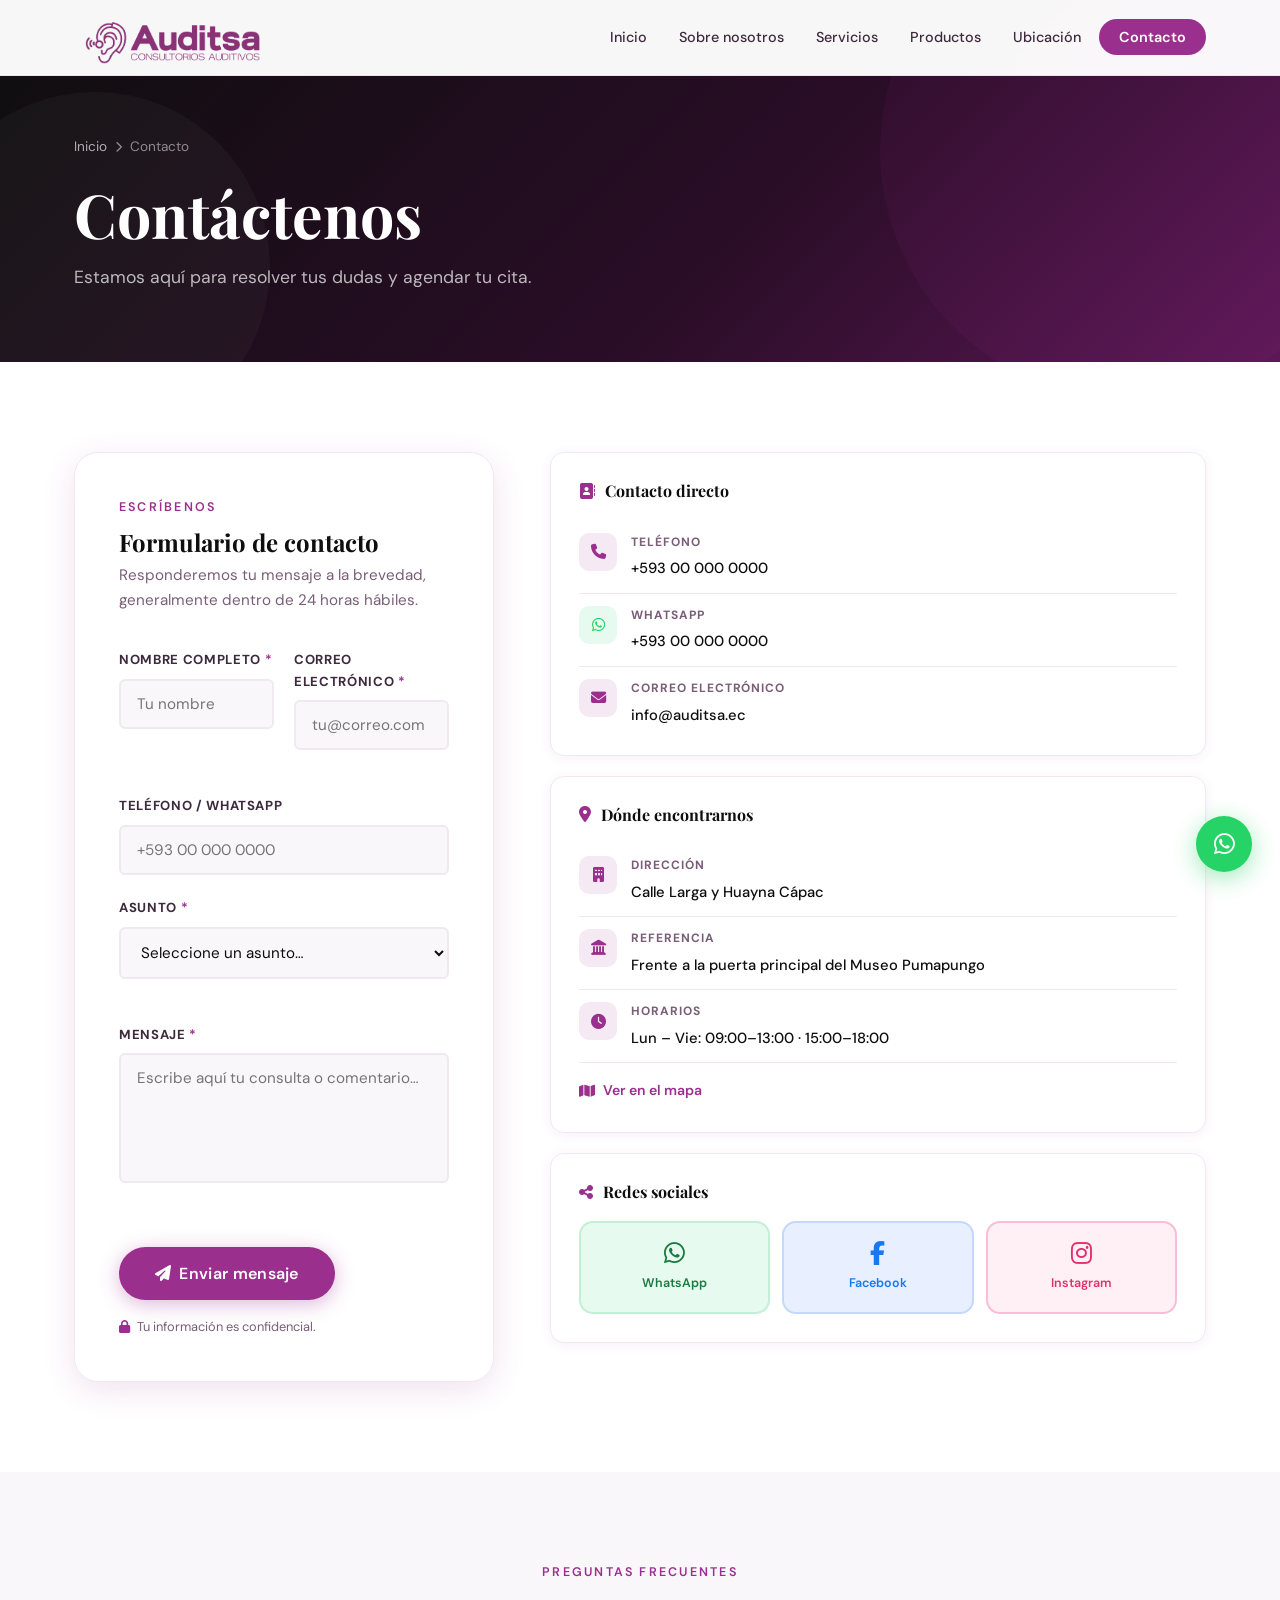
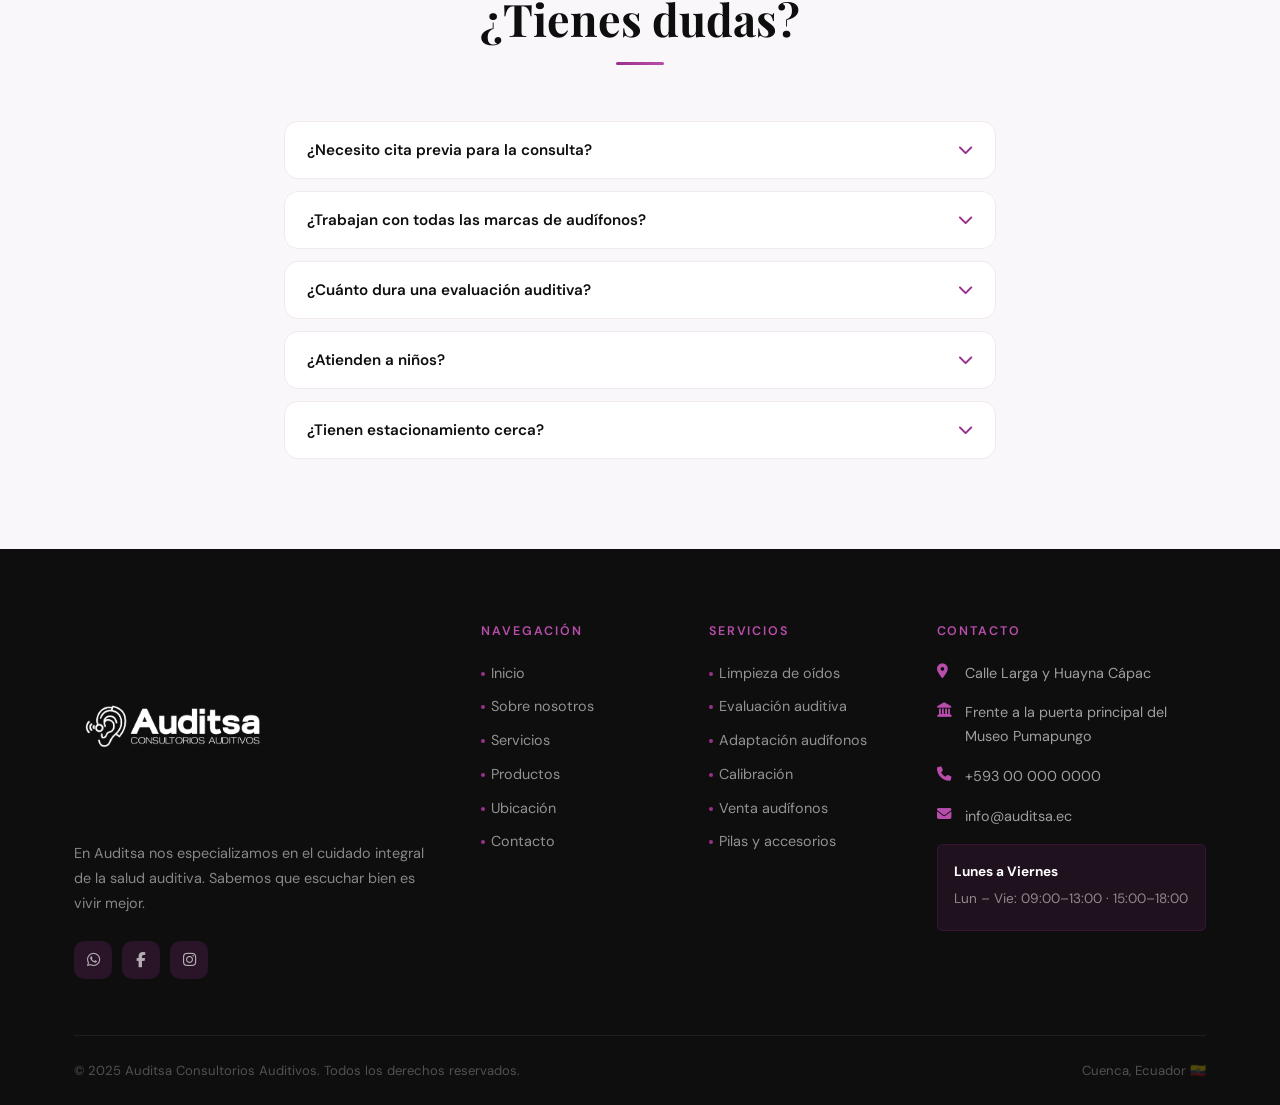
==== contacto.html @ 6b482720 "base del proyecto" ====
<!DOCTYPE html>
<html lang="es">
<head>
  <meta charset="UTF-8" />
  <meta name="viewport" content="width=device-width, initial-scale=1.0" />
  <meta name="description" content="Contacta con Auditsa: formulario, teléfono, WhatsApp, correo y redes sociales. Agenda tu cita en Cuenca, Ecuador." />
  <title>Contacto | Auditsa</title>
  <link rel="stylesheet" href="styles.css" />
  <link rel="stylesheet" href="https://cdnjs.cloudflare.com/ajax/libs/font-awesome/6.5.0/css/all.min.css" />
<style>
.contact-section{padding:90px 0;}
.contact-inner{display:grid;grid-template-columns:420px 1fr;gap:56px;align-items:start;}
.contact-side{display:flex;flex-direction:column;gap:20px;}
.contact-info-card{background:white;border-radius:var(--radius-md);padding:28px;box-shadow:var(--shadow-sm);border:1px solid var(--gray-100);}
.contact-info-card h4{font-size:1rem;margin-bottom:20px;display:flex;align-items:center;gap:10px;}
.contact-info-card h4 i{color:var(--purple);}
.contact-line{display:flex;align-items:flex-start;gap:14px;padding:12px 0;border-bottom:1px solid var(--gray-100);transition:all var(--transition);}
.contact-line:last-child{border-bottom:none;padding-bottom:0;}
a.contact-line:hover{color:var(--purple);}
.contact-line-icon{width:38px;height:38px;border-radius:10px;display:flex;align-items:center;justify-content:center;font-size:.95rem;flex-shrink:0;background:var(--purple-pale);color:var(--purple);transition:all var(--transition);}
a.contact-line:hover .contact-line-icon{background:var(--purple);color:white;}
.contact-line-label{font-size:.75rem;font-weight:700;letter-spacing:.08em;text-transform:uppercase;color:var(--gray-600);margin-bottom:4px;}
.contact-line-value{font-size:.92rem;color:var(--black);font-weight:500;}
.social-grid{display:grid;grid-template-columns:1fr 1fr 1fr;gap:12px;}
.social-btn{display:flex;flex-direction:column;align-items:center;gap:8px;padding:18px 12px;border-radius:var(--radius-md);font-weight:600;font-size:.78rem;transition:all var(--transition);border:2px solid transparent;}
.social-btn i{font-size:1.5rem;}
.social-btn:hover{transform:translateY(-3px);box-shadow:var(--shadow-md);}
.social-wa{background:#e7faf0;color:#1a7a40;border-color:#c3f0d5;}
.social-wa:hover{background:#25D366;color:white;border-color:#25D366;}
.social-fb{background:#e8f0ff;color:#1877f2;border-color:#c4d8fb;}
.social-fb:hover{background:#1877f2;color:white;border-color:#1877f2;}
.social-ig{background:#fff0f6;color:#e1306c;border-color:#fbbcd7;}
.social-ig:hover{background:linear-gradient(135deg,#f09433,#e6683c,#dc2743,#cc2366,#bc1888);color:white;border-color:transparent;}
.contact-form-card{background:white;border-radius:var(--radius-lg);padding:44px;box-shadow:var(--shadow-md);border:1px solid var(--gray-100);}
.form-header{margin-bottom:36px;}
.form-header h3{font-size:1.5rem;margin-bottom:6px;}
.form-header p{color:var(--gray-600);font-size:.95rem;margin:0;}
.form-group{margin-bottom:22px;}
.form-row{display:grid;grid-template-columns:1fr 1fr;gap:20px;}
label{display:block;font-size:.82rem;font-weight:700;letter-spacing:.05em;text-transform:uppercase;color:var(--gray-800);margin-bottom:8px;}
label span{color:var(--purple);}
input,select,textarea{width:100%;padding:13px 16px;border:2px solid var(--gray-100);border-radius:var(--radius-sm);font-family:var(--font-body);font-size:.95rem;color:var(--text-dark);background:var(--off-white);transition:all var(--transition);outline:none;resize:none;}
input:focus,select:focus,textarea:focus{border-color:var(--purple);background:white;box-shadow:0 0 0 4px rgba(155,47,142,.08);}
input.error,textarea.error{border-color:#e53e3e;background:#fff5f5;}
.field-error{font-size:.78rem;color:#e53e3e;margin-top:5px;display:block;min-height:18px;}
textarea{min-height:130px;}
.form-submit{margin-top:32px;display:flex;align-items:center;gap:16px;flex-wrap:wrap;}
.form-submit .btn-primary{padding:16px 36px;font-size:1rem;}
.form-note{font-size:.8rem;color:var(--gray-600);}
.form-note i{color:var(--purple);margin-right:4px;}
.faq-list{display:flex;flex-direction:column;gap:12px;}
.faq-item{background:white;border-radius:var(--radius-md);border:1px solid var(--gray-100);overflow:hidden;}
.faq-question{width:100%;padding:18px 22px;display:flex;align-items:center;justify-content:space-between;font-weight:600;font-size:.95rem;color:var(--black);background:none;text-align:left;cursor:pointer;transition:background var(--transition);}
.faq-question:hover{background:var(--purple-pale);}
.faq-question i{color:var(--purple);transition:transform var(--transition);flex-shrink:0;margin-left:12px;}
.faq-item.open .faq-question i{transform:rotate(180deg);}
.faq-answer{max-height:0;overflow:hidden;transition:max-height .35s ease,padding .35s ease;}
.faq-item.open .faq-answer{max-height:300px;}
.faq-answer-inner{padding:0 22px 18px;font-size:.9rem;color:var(--gray-800);line-height:1.75;}
@media(max-width:960px){.contact-inner{grid-template-columns:1fr;}.contact-side{order:2;}}
@media(max-width:560px){.contact-form-card{padding:28px 22px;}.form-row{grid-template-columns:1fr;}}
</style>
</head>
<body>
  <nav class="navbar" role="navigation" aria-label="Navegación principal">
    <div class="container navbar-inner">
      <a href="index.html" class="navbar-logo" aria-label="Auditsa – Inicio">
        <img data-logo="navbar" src="assets/MORADO_2.png" alt="Auditsa Consultorios Auditivos"  style="width: 200px; height: auto;"/>
      </a>
      <ul class="nav-links" id="navLinks" role="list">
        <li><a href="index.html">Inicio</a></li>
        <li><a href="sobre.html">Sobre nosotros</a></li>
        <li><a href="servicios.html">Servicios</a></li>
        <li><a href="productos.html">Productos</a></li>
        <li><a href="ubicacion.html">Ubicación</a></li>
        <li><a href="contacto.html" class="nav-cta">Contacto</a></li>
      </ul>
      <button class="nav-toggle" id="navToggle" aria-label="Abrir menú"><span></span><span></span><span></span></button>
    </div>
  </nav>

  <section class="page-hero">
    <div class="container">
      <nav class="breadcrumb"><a href="index.html">Inicio</a><i class="fas fa-chevron-right"></i><span>Contacto</span></nav>
      <h1>Contáctenos</h1>
      <p>Estamos aquí para resolver tus dudas y agendar tu cita.</p>
    </div>
  </section>

  <section class="contact-section">
    <div class="container">
      <div class="contact-inner">
        <div class="contact-form-card fade-up">
          <div class="form-header">
            <span class="section-label">Escríbenos</span>
            <h3>Formulario de contacto</h3>
            <p>Responderemos tu mensaje a la brevedad, generalmente dentro de 24 horas hábiles.</p>
          </div>
          <form id="contactForm" novalidate>
            <div class="form-row">
              <div class="form-group"><label for="name">Nombre completo <span>*</span></label><input type="text" id="name" name="name" placeholder="Tu nombre" autocomplete="name" /><span class="field-error" id="nameError"></span></div>
              <div class="form-group"><label for="email">Correo electrónico <span>*</span></label><input type="email" id="email" name="email" placeholder="tu@correo.com" autocomplete="email" /><span class="field-error" id="emailError"></span></div>
            </div>
            <div class="form-group"><label for="phone">Teléfono / WhatsApp</label><input type="tel" id="phone" name="phone" placeholder="+593 00 000 0000" autocomplete="tel" /></div>
            <div class="form-group">
              <label for="subject">Asunto <span>*</span></label>
              <select id="subject" name="subject"><option value="">Seleccione un asunto…</option><option value="cita">Agendar una cita</option><option value="evaluacion">Evaluación auditiva</option><option value="audifonos">Información sobre audífonos</option><option value="limpieza">Limpieza de oídos</option><option value="calibracion">Calibración de audífono</option><option value="productos">Consulta sobre productos</option><option value="otro">Otro</option></select>
              <span class="field-error" id="subjectError"></span>
            </div>
            <div class="form-group"><label for="message">Mensaje <span>*</span></label><textarea id="message" name="message" placeholder="Escribe aquí tu consulta o comentario…"></textarea><span class="field-error" id="messageError"></span></div>
            <div class="form-submit">
              <button type="submit" class="btn btn-primary"><i class="fas fa-paper-plane"></i> Enviar mensaje</button>
              <span class="form-note"><i class="fas fa-lock"></i> Tu información es confidencial.</span>
            </div>
          </form>
        </div>
        <div class="contact-side">
          <div class="contact-info-card fade-up" data-delay="100">
            <h4><i class="fas fa-address-book"></i> Contacto directo</h4>
            <a href="#" data-href="telefono" class="contact-line"><div class="contact-line-icon"><i class="fas fa-phone"></i></div><div><div class="contact-line-label">Teléfono</div><div class="contact-line-value" data-cfg="telefono">+593 00 000 0000</div></div></a>
            <a href="#" data-href="whatsapp" target="_blank" rel="noopener" class="contact-line"><div class="contact-line-icon" style="background:#e7faf0;color:#25D366"><i class="fab fa-whatsapp"></i></div><div><div class="contact-line-label">WhatsApp</div><div class="contact-line-value" data-cfg="whatsapp">+593 00 000 0000</div></div></a>
            <a href="#" data-href="email" class="contact-line"><div class="contact-line-icon"><i class="fas fa-envelope"></i></div><div><div class="contact-line-label">Correo electrónico</div><div class="contact-line-value" data-cfg="email">info@auditsa.ec</div></div></a>
          </div>
          <div class="contact-info-card fade-up" data-delay="180">
            <h4><i class="fas fa-map-marker-alt"></i> Dónde encontrarnos</h4>
            <div class="contact-line"><div class="contact-line-icon"><i class="fas fa-building"></i></div><div><div class="contact-line-label">Dirección</div><div class="contact-line-value" data-cfg="calle">Calle Larga y Huayna Cápac</div></div></div>
            <div class="contact-line"><div class="contact-line-icon"><i class="fas fa-landmark"></i></div><div><div class="contact-line-label">Referencia</div><div class="contact-line-value" data-cfg="referencia">Frente al Museo Pumapungo</div></div></div>
            <div class="contact-line"><div class="contact-line-icon"><i class="fas fa-clock"></i></div><div><div class="contact-line-label">Horarios</div><div class="contact-line-value" data-cfg="horarios">09:00–13:00 · 15:00–18:00</div></div></div>
            <a href="ubicacion.html" style="margin-top:16px;display:inline-flex;align-items:center;gap:8px;color:var(--purple);font-weight:600;font-size:.88rem"><i class="fas fa-map"></i> Ver en el mapa</a>
          </div>
          <div class="contact-info-card fade-up" data-delay="260">
            <h4><i class="fas fa-share-nodes"></i> Redes sociales</h4>
            <div class="social-grid">
              <a href="#" data-href="whatsapp" data-red="whatsapp" target="_blank" rel="noopener" class="social-btn social-wa"><i class="fab fa-whatsapp"></i>WhatsApp</a>
              <a href="#" data-href="facebook" data-red="facebook" target="_blank" rel="noopener" class="social-btn social-fb"><i class="fab fa-facebook-f"></i>Facebook</a>
              <a href="#" data-href="instagram" data-red="instagram" target="_blank" rel="noopener" class="social-btn social-ig"><i class="fab fa-instagram"></i>Instagram</a>
            </div>
          </div>
        </div>
      </div>
    </div>
  </section>

  <section class="section section--gray">
    <div class="container" style="max-width:760px">
      <div class="section-header section-header--center fade-up"><span class="section-label">Preguntas frecuentes</span><h2>¿Tienes dudas?</h2><div class="divider"></div></div>
      <div class="faq-list fade-up" data-delay="100">
        <div class="faq-item"><button class="faq-question" aria-expanded="false">¿Necesito cita previa para la consulta?<i class="fas fa-chevron-down"></i></button><div class="faq-answer"><div class="faq-answer-inner">Sí, recomendamos agendar tu cita con anticipación. Puedes hacerlo por WhatsApp, teléfono o mediante el formulario de esta página.</div></div></div>
        <div class="faq-item"><button class="faq-question" aria-expanded="false">¿Trabajan con todas las marcas de audífonos?<i class="fas fa-chevron-down"></i></button><div class="faq-answer"><div class="faq-answer-inner">Sí. Ofrecemos calibración, limpieza y mantenimiento para audífonos de todas las marcas y modelos, sin importar dónde los hayas adquirido.</div></div></div>
        <div class="faq-item"><button class="faq-question" aria-expanded="false">¿Cuánto dura una evaluación auditiva?<i class="fas fa-chevron-down"></i></button><div class="faq-answer"><div class="faq-answer-inner">Una evaluación auditiva completa dura aproximadamente entre 45 y 60 minutos, incluyendo la anamnesis, pruebas y explicación de resultados.</div></div></div>
        <div class="faq-item"><button class="faq-question" aria-expanded="false">¿Atienden a niños?<i class="fas fa-chevron-down"></i></button><div class="faq-answer"><div class="faq-answer-inner">Sí, atendemos pacientes de todas las edades. Para los más pequeños contamos con protocolos especiales adaptados a su edad y nivel de cooperación.</div></div></div>
        <div class="faq-item"><button class="faq-question" aria-expanded="false">¿Tienen estacionamiento cerca?<i class="fas fa-chevron-down"></i></button><div class="faq-answer"><div class="faq-answer-inner">Existen parqueaderos públicos en las cercanías del Museo Pumapungo y a lo largo de la Calle Larga. También puede llegar en transporte público.</div></div></div>
      </div>
    </div>
  </section>
  <footer class="footer" role="contentinfo">
    <div class="container">
      <div class="footer-grid">
        <div>
          <a href="index.html" style="display:inline-flex;margin-bottom:0">
            <img data-logo="footer" class="footer-logo-img" src="assets/BLANCO_2.png" alt="Auditsa Consultorios Auditivos"  style="width: 200px; height: auto;"/>
          </a>
          <p class="footer-desc">En Auditsa nos especializamos en el cuidado integral de la salud auditiva. Sabemos que escuchar bien es vivir mejor.</p>
          <div class="footer-socials">
            <a href="#" data-href="whatsapp" data-red="whatsapp" class="footer-social-link" aria-label="WhatsApp"><i class="fab fa-whatsapp"></i></a>
            <a href="#" data-href="facebook" data-red="facebook" class="footer-social-link" aria-label="Facebook"><i class="fab fa-facebook-f"></i></a>
            <a href="#" data-href="instagram" data-red="instagram" class="footer-social-link" aria-label="Instagram"><i class="fab fa-instagram"></i></a>
          </div>
        </div>
        <div class="footer-col"><h5>Navegación</h5><ul class="footer-links"><li><a href="index.html">Inicio</a></li><li><a href="sobre.html">Sobre nosotros</a></li><li><a href="servicios.html">Servicios</a></li><li><a href="productos.html">Productos</a></li><li><a href="ubicacion.html">Ubicación</a></li><li><a href="contacto.html">Contacto</a></li></ul></div>
        <div class="footer-col"><h5>Servicios</h5><ul class="footer-links"><li><a href="servicios.html">Limpieza de oídos</a></li><li><a href="servicios.html">Evaluación auditiva</a></li><li><a href="servicios.html">Adaptación audífonos</a></li><li><a href="servicios.html">Calibración</a></li><li><a href="productos.html">Venta audífonos</a></li><li><a href="productos.html">Pilas y accesorios</a></li></ul></div>
        <div class="footer-col">
          <h5>Contacto</h5>
          <div class="footer-contact-item"><i class="fas fa-map-marker-alt"></i><span data-cfg="calle">Calle Larga y Huayna Cápac</span></div>
          <div class="footer-contact-item"><i class="fas fa-landmark"></i><span data-cfg="referencia">Frente al Museo Pumapungo</span></div>
          <div class="footer-contact-item"><i class="fas fa-phone"></i><a href="#" data-href="telefono" style="color:inherit"><span data-cfg="telefono">+593 00 000 0000</span></a></div>
          <div class="footer-contact-item"><i class="fas fa-envelope"></i><a href="#" data-href="email" style="color:inherit"><span data-cfg="email">info@auditsa.ec</span></a></div>
          <div class="footer-hours"><p><strong data-cfg="dias">Lunes a Viernes</strong></p><p data-cfg="horarios">09:00–13:00 · 15:00–18:00</p></div>
        </div>
      </div>
      <div class="footer-bottom"><span data-cfg="copyright">© 2025 Auditsa Consultorios Auditivos. Todos los derechos reservados.</span><span>Cuenca, Ecuador 🇪🇨</span></div>
    </div>
  </footer>
  <a href="#" class="whatsapp-float" aria-label="Contáctanos por WhatsApp"><i class="fab fa-whatsapp"></i></a>
  <script src="script.js"></script>
  <script src="config.js"></script>
<script>
document.querySelectorAll('.faq-question').forEach(btn => {
  btn.addEventListener('click', () => {
    const item = btn.closest('.faq-item');
    const isOpen = item.classList.contains('open');
    document.querySelectorAll('.faq-item').forEach(i => { i.classList.remove('open'); i.querySelector('.faq-question').setAttribute('aria-expanded','false'); });
    if (!isOpen) { item.classList.add('open'); btn.setAttribute('aria-expanded','true'); }
  });
});
</script>
</body>
</html>
---- styles.css ----
/* ============================================
   AUDITSA - Global Stylesheet
   Paleta: Morado #9B2F8E · Blanco · Negro
   ============================================ */

@import url('https://fonts.googleapis.com/css2?family=Playfair+Display:wght@400;600;700&family=DM+Sans:wght@300;400;500;600&display=swap');

/* ---- CSS Variables ---- */
:root {
  --purple:        #9B2F8E;
  --purple-dark:   #7a2070;
  --purple-deeper: #5c1856;
  --purple-light:  #b84dab;
  --purple-pale:   #f5eaf4;
  --purple-pale2:  #ede0ec;
  --black:         #0e0e0e;
  --black-soft:    #1a1a1a;
  --white:         #ffffff;
  --off-white:     #faf7fa;
  --gray-100:      #f0eaf0;
  --gray-200:      #e2d6e2;
  --gray-400:      #b8a0b6;
  --gray-600:      #7a5e78;
  --gray-800:      #3d2a3c;
  --text-dark:     #0e0e0e;
  --text-body:     #3d2a3c;
  --shadow-sm:     0 2px 12px rgba(155,47,142,0.08);
  --shadow-md:     0 8px 32px rgba(155,47,142,0.14);
  --shadow-lg:     0 20px 60px rgba(155,47,142,0.22);
  --radius-sm:     6px;
  --radius-md:     14px;
  --radius-lg:     24px;
  --font-display:  'Playfair Display', Georgia, serif;
  --font-body:     'DM Sans', system-ui, sans-serif;
  --nav-height:    76px;
  --transition:    0.3s cubic-bezier(0.4, 0, 0.2, 1);
}

/* ---- Reset & Base ---- */
*, *::before, *::after { box-sizing: border-box; margin: 0; padding: 0; }
html { scroll-behavior: smooth; font-size: 16px; }
body {
  font-family: var(--font-body);
  color: var(--text-body);
  background: var(--white);
  line-height: 1.65;
  -webkit-font-smoothing: antialiased;
}
img { max-width: 100%; display: block; }
a { color: inherit; text-decoration: none; }
ul { list-style: none; }
button { cursor: pointer; border: none; background: none; font-family: var(--font-body); }

/* ---- Typography ---- */
h1, h2, h3, h4 { font-family: var(--font-display); color: var(--text-dark); line-height: 1.2; }
h1 { font-size: clamp(2.2rem, 5vw, 3.8rem); }
h2 { font-size: clamp(1.8rem, 3.5vw, 2.8rem); }
h3 { font-size: clamp(1.2rem, 2vw, 1.6rem); }
h4 { font-size: 1.1rem; }
p { margin-bottom: 1rem; }
p:last-child { margin-bottom: 0; }

/* ---- Utility ---- */
.container { max-width: 1180px; margin: 0 auto; padding: 0 24px; }
.section { padding: 90px 0; }
.section--gray { background: var(--off-white); }
.section--dark { background: var(--black); color: var(--white); }
.section--dark h2, .section--dark h3 { color: var(--white); }

.section-label {
  font-size: 0.78rem;
  font-weight: 600;
  letter-spacing: 0.18em;
  text-transform: uppercase;
  color: var(--purple);
  margin-bottom: 10px;
  display: block;
}
.section--dark .section-label { color: var(--purple-light); }

.section-header { margin-bottom: 56px; }
.section-header--center { text-align: center; }
.section-header p { color: var(--gray-600); font-size: 1.05rem; margin-top: 14px; max-width: 580px; }
.section-header--center p { margin-left: auto; margin-right: auto; }

.divider {
  width: 48px; height: 3px;
  background: linear-gradient(90deg, var(--purple), var(--purple-light));
  border-radius: 2px;
  margin: 16px 0 0;
}
.section-header--center .divider { margin: 16px auto 0; }

/* ---- Buttons ---- */
.btn {
  display: inline-flex;
  align-items: center;
  gap: 8px;
  padding: 14px 30px;
  border-radius: 50px;
  font-weight: 600;
  font-size: 0.95rem;
  transition: all var(--transition);
  letter-spacing: 0.02em;
  white-space: nowrap;
}
.btn-primary { background: var(--purple); color: var(--white); box-shadow: 0 4px 20px rgba(155,47,142,0.35); }
.btn-primary:hover { background: var(--purple-dark); transform: translateY(-2px); box-shadow: 0 8px 28px rgba(155,47,142,0.45); }
.btn-outline { background: transparent; color: var(--white); border: 2px solid rgba(255,255,255,0.55); }
.btn-outline:hover { background: rgba(255,255,255,0.1); border-color: var(--white); transform: translateY(-2px); }
.btn-white { background: var(--white); color: var(--purple); box-shadow: 0 4px 20px rgba(0,0,0,0.15); }
.btn-white:hover { background: var(--purple-pale); transform: translateY(-2px); }

/* ---- Navigation ---- */
.navbar {
  position: fixed;
  top: 0; left: 0; right: 0;
  z-index: 1000;
  height: var(--nav-height);
  background: rgba(255,255,255,0.97);
  backdrop-filter: blur(12px);
  -webkit-backdrop-filter: blur(12px);
  border-bottom: 1px solid rgba(155,47,142,0.1);
  transition: box-shadow var(--transition);
}
.navbar.scrolled { box-shadow: var(--shadow-md); }
.navbar-inner { display: flex; align-items: center; justify-content: space-between; height: 100%; }
.navbar-logo { display: flex; align-items: center; text-decoration: none; }
.navbar-logo img { height: 48px; width: auto; object-fit: contain; }

.nav-links { display: flex; align-items: center; gap: 4px; }
.nav-links a {
  padding: 8px 14px;
  border-radius: 8px;
  font-size: 0.9rem;
  font-weight: 500;
  color: var(--gray-800);
  transition: all var(--transition);
}
.nav-links a:hover { color: var(--purple); background: var(--purple-pale); }
.nav-links a.active { color: var(--purple); font-weight: 600; }
.nav-cta { background: var(--purple) !important; color: var(--white) !important; padding: 9px 20px !important; border-radius: 50px !important; }
.nav-cta:hover { background: var(--purple-dark) !important; }

.nav-toggle { display: none; flex-direction: column; gap: 5px; padding: 8px; border-radius: 8px; transition: background var(--transition); }
.nav-toggle:hover { background: var(--gray-100); }
.nav-toggle span { width: 22px; height: 2px; background: var(--black); border-radius: 2px; transition: all var(--transition); display: block; }
.nav-toggle.open span:nth-child(1) { transform: translateY(7px) rotate(45deg); }
.nav-toggle.open span:nth-child(2) { opacity: 0; }
.nav-toggle.open span:nth-child(3) { transform: translateY(-7px) rotate(-45deg); }

/* ---- Page Hero ---- */
.page-hero {
  padding: calc(var(--nav-height) + 60px) 0 70px;
  background: linear-gradient(135deg, var(--black) 0%, #2a0d27 60%, var(--purple-deeper) 100%);
  position: relative;
  overflow: hidden;
}
.page-hero::before {
  content: '';
  position: absolute; top: -100px; right: -100px;
  width: 500px; height: 500px; border-radius: 50%;
  background: rgba(155,47,142,0.08);
}
.page-hero::after {
  content: '';
  position: absolute; bottom: -80px; left: -80px;
  width: 350px; height: 350px; border-radius: 50%;
  background: rgba(255,255,255,0.03);
}
.page-hero .container { position: relative; z-index: 2; }
.page-hero h1 { color: var(--white); }
.page-hero p { color: rgba(255,255,255,0.7); font-size: 1.1rem; margin-top: 12px; }
.breadcrumb { display: flex; align-items: center; gap: 8px; font-size: 0.85rem; color: rgba(255,255,255,0.5); margin-bottom: 20px; }
.breadcrumb a { color: rgba(255,255,255,0.65); transition: color var(--transition); }
.breadcrumb a:hover { color: var(--white); }
.breadcrumb i { font-size: 0.7rem; }

/* ---- Cards ---- */
.card { background: var(--white); border-radius: var(--radius-md); box-shadow: var(--shadow-sm); overflow: hidden; transition: all var(--transition); }
.card:hover { transform: translateY(-4px); box-shadow: var(--shadow-md); }

/* ---- Footer ---- */
.footer { background: var(--black); color: rgba(255,255,255,0.7); padding: 72px 0 0; }
.footer-grid {
  display: grid;
  grid-template-columns: 2fr 1fr 1fr 1.5fr;
  gap: 48px;
  padding-bottom: 56px;
  border-bottom: 1px solid rgba(255,255,255,0.07);
}
.footer-logo-img { height: 44px; width: auto; object-fit: contain; margin-bottom: 20px; }
.footer-desc { font-size: 0.9rem; line-height: 1.75; margin-bottom: 24px; color: rgba(255,255,255,0.5); }
.footer-socials { display: flex; gap: 10px; }
.footer-social-link {
  width: 38px; height: 38px; border-radius: 10px;
  background: rgba(155,47,142,0.2);
  display: flex; align-items: center; justify-content: center;
  color: rgba(255,255,255,0.65);
  font-size: 0.95rem;
  transition: all var(--transition);
}
.footer-social-link:hover { background: var(--purple); color: white; transform: translateY(-2px); }
.footer-col h5 {
  font-size: 0.78rem; font-weight: 600; letter-spacing: 0.15em;
  text-transform: uppercase; color: var(--purple-light); margin-bottom: 20px;
}
.footer-links { display: flex; flex-direction: column; gap: 10px; }
.footer-links a {
  font-size: 0.9rem; color: rgba(255,255,255,0.55);
  transition: color var(--transition);
  display: flex; align-items: center; gap: 6px;
}
.footer-links a::before {
  content: ''; width: 4px; height: 4px; border-radius: 50%;
  background: var(--purple); flex-shrink: 0;
}
.footer-links a:hover { color: white; }
.footer-contact-item {
  display: flex; align-items: flex-start; gap: 12px;
  margin-bottom: 16px; font-size: 0.9rem; color: rgba(255,255,255,0.6);
}
.footer-contact-item i { color: var(--purple-light); width: 16px; margin-top: 2px; flex-shrink: 0; }
.footer-hours {
  background: rgba(155,47,142,0.12);
  border-radius: var(--radius-sm); padding: 16px; margin-top: 16px;
  font-size: 0.85rem; border: 1px solid rgba(155,47,142,0.2);
}
.footer-hours p { margin-bottom: 4px; color: rgba(255,255,255,0.5); }
.footer-hours strong { color: white; }
.footer-bottom {
  padding: 24px 0; display: flex; align-items: center;
  justify-content: space-between; font-size: 0.82rem; color: rgba(255,255,255,0.28);
}

/* ---- WhatsApp Float ---- */
.whatsapp-float {
  position: fixed; bottom: 28px; right: 28px; z-index: 999;
  width: 56px; height: 56px; background: #25D366; border-radius: 50%;
  display: flex; align-items: center; justify-content: center;
  color: white; font-size: 1.5rem;
  box-shadow: 0 6px 24px rgba(37,211,102,0.45);
  transition: all var(--transition);
  animation: pulse-green 2.5s infinite;
}
.whatsapp-float:hover { transform: scale(1.1); }
@keyframes pulse-green {
  0%, 100% { box-shadow: 0 6px 24px rgba(37,211,102,0.45); }
  50% { box-shadow: 0 6px 36px rgba(37,211,102,0.65), 0 0 0 8px rgba(37,211,102,0.12); }
}

/* ---- Responsive ---- */
@media (max-width: 1024px) { .footer-grid { grid-template-columns: 1fr 1fr; gap: 40px; } }
@media (max-width: 768px) {
  :root { --nav-height: 68px; }
  .section { padding: 70px 0; }
  .nav-links {
    display: none; position: fixed;
    top: var(--nav-height); left: 0; right: 0;
    background: white; flex-direction: column;
    padding: 20px 24px 28px; gap: 4px;
    border-bottom: 1px solid var(--gray-100);
    box-shadow: var(--shadow-md); align-items: flex-start;
  }
  .nav-links.open { display: flex; }
  .nav-links a { width: 100%; padding: 12px 16px; }
  .nav-cta { margin-top: 8px; }
  .nav-toggle { display: flex; }
  .footer-grid { grid-template-columns: 1fr; gap: 32px; }
  .footer-bottom { flex-direction: column; gap: 8px; text-align: center; }
  .footer { padding-top: 56px; }
}
@media (max-width: 480px) { .container { padding: 0 18px; } h1 { font-size: 2rem; } }

/* ---- Animations ---- */
.fade-up { opacity: 0; transform: translateY(30px); transition: opacity 0.6s ease, transform 0.6s ease; }
.fade-up.visible { opacity: 1; transform: none; }
.fade-in { opacity: 0; transition: opacity 0.6s ease; }
.fade-in.visible { opacity: 1; }
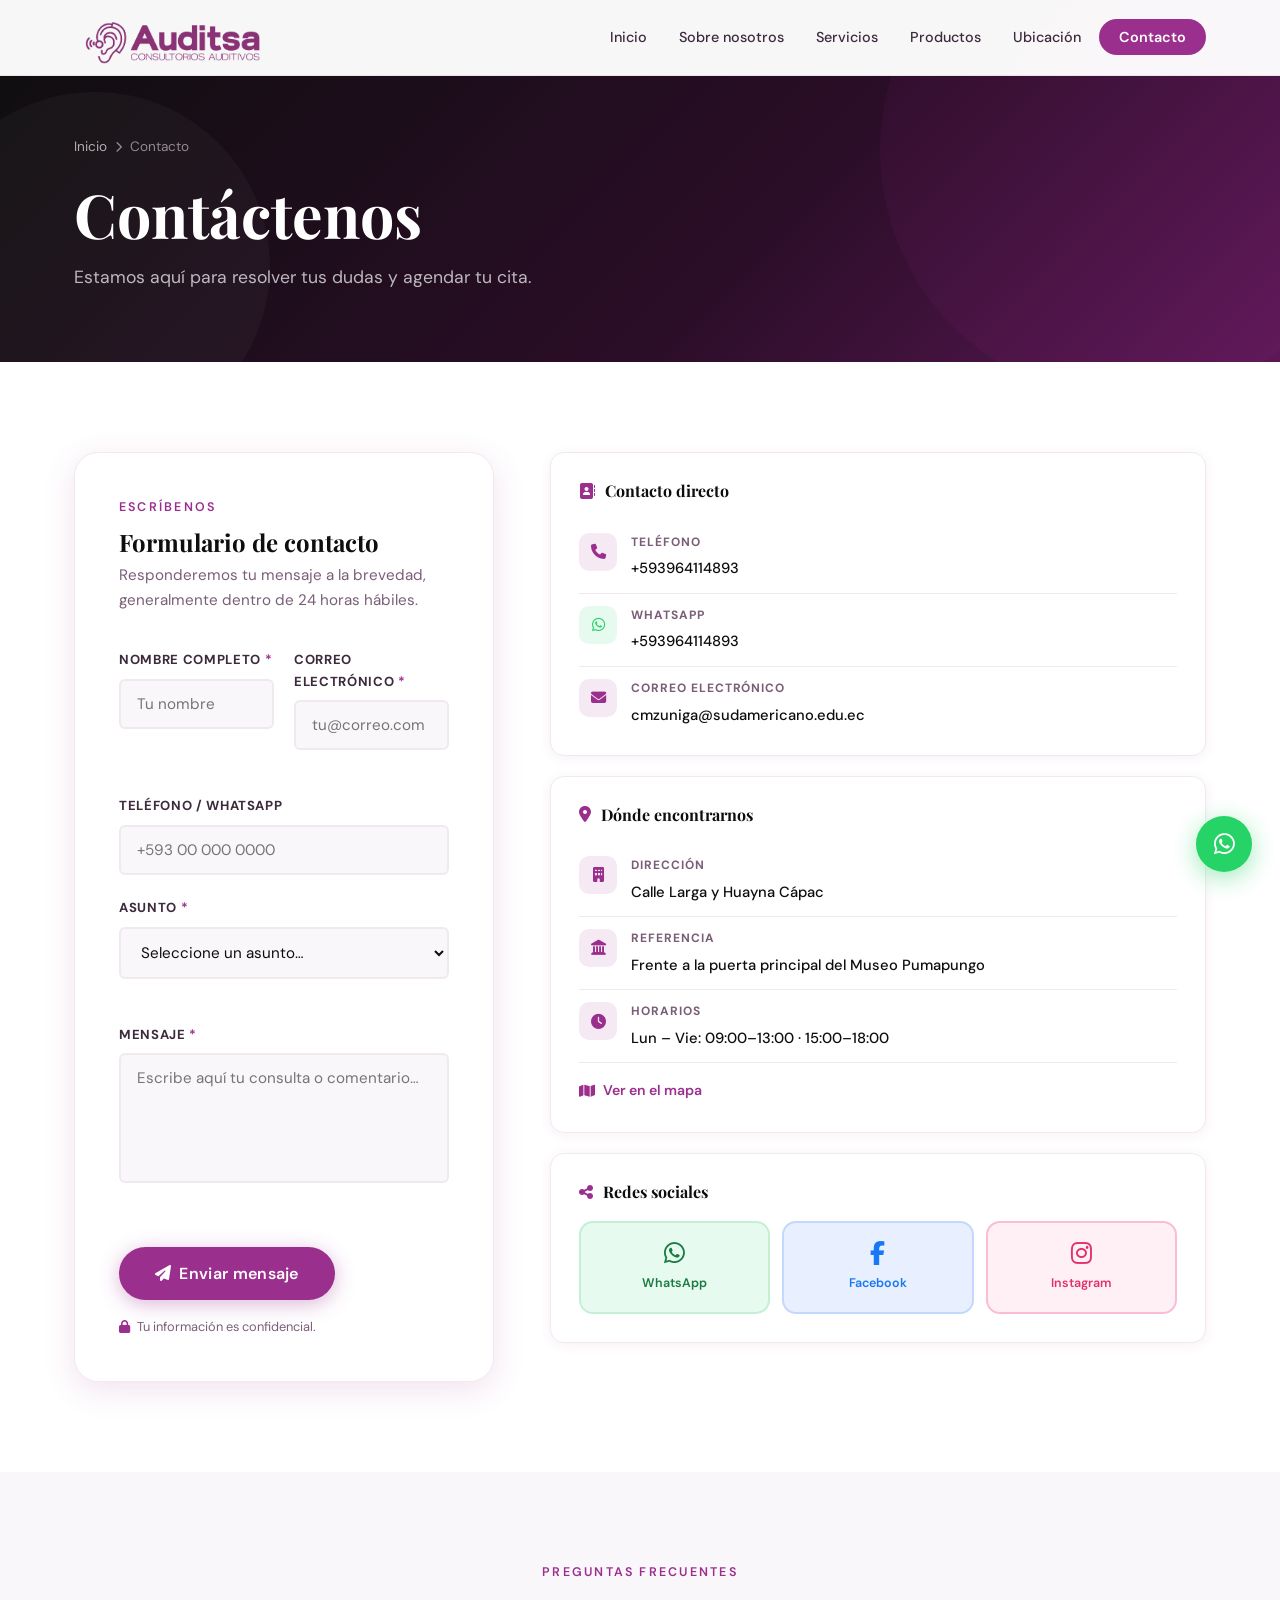
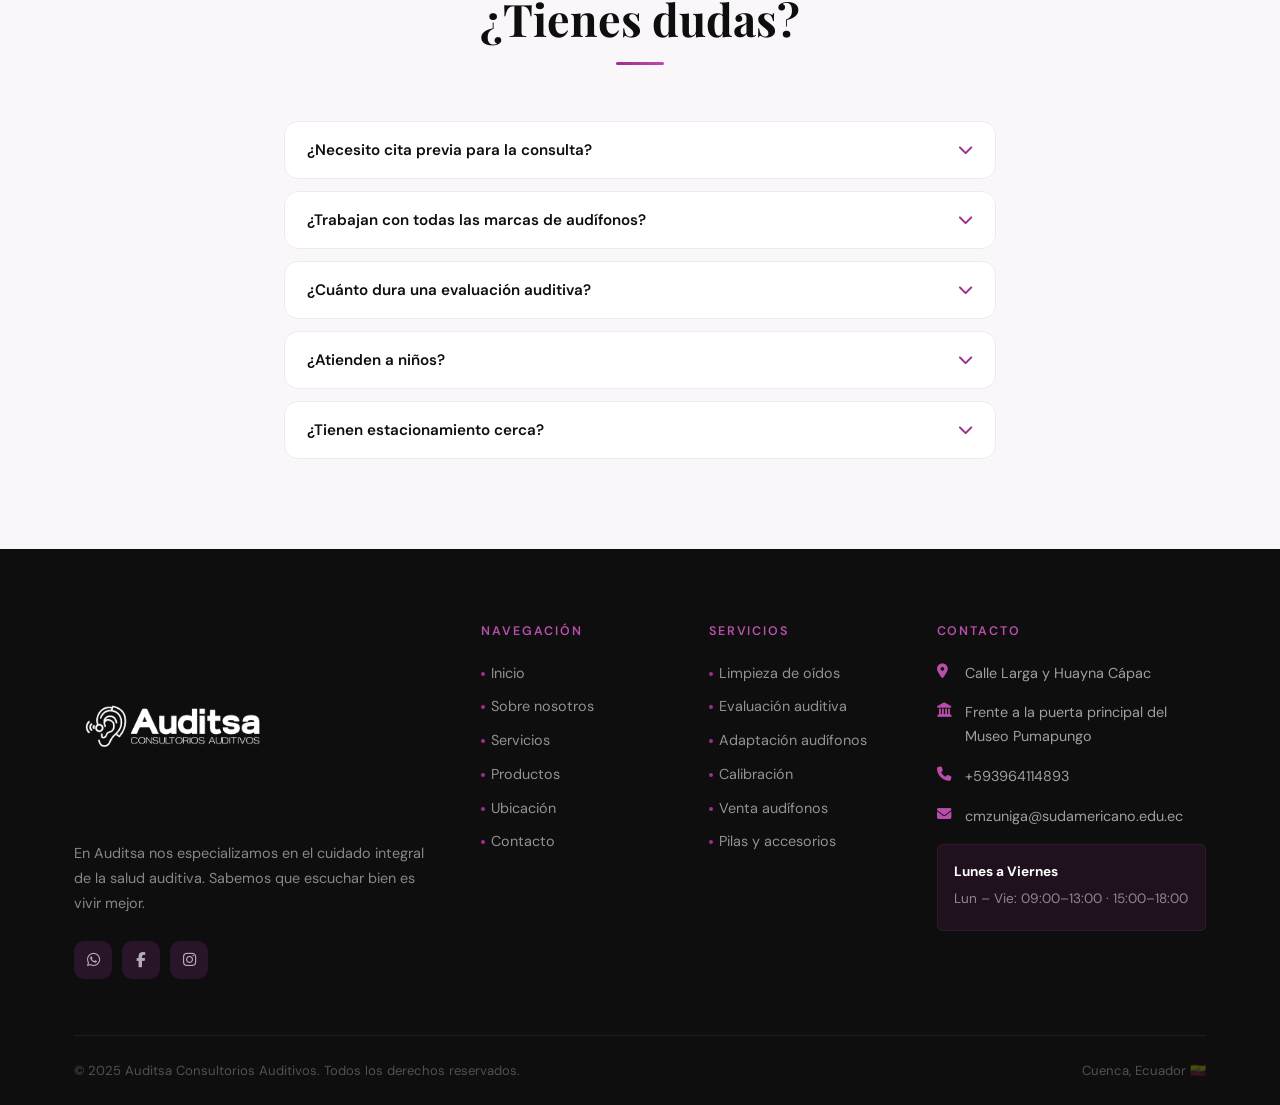
==== commit edb7029d: "informacion de contacto" ====
--- a/contacto.html
+++ b/contacto.html
@@ -1,71 +1,368 @@
 <!DOCTYPE html>
 <html lang="es">
+
 <head>
   <meta charset="UTF-8" />
   <meta name="viewport" content="width=device-width, initial-scale=1.0" />
-  <meta name="description" content="Contacta con Auditsa: formulario, teléfono, WhatsApp, correo y redes sociales. Agenda tu cita en Cuenca, Ecuador." />
+  <meta name="description"
+    content="Contacta con Auditsa: formulario, teléfono, WhatsApp, correo y redes sociales. Agenda tu cita en Cuenca, Ecuador." />
   <title>Contacto | Auditsa</title>
   <link rel="stylesheet" href="styles.css" />
   <link rel="stylesheet" href="https://cdnjs.cloudflare.com/ajax/libs/font-awesome/6.5.0/css/all.min.css" />
-<style>
-.contact-section{padding:90px 0;}
-.contact-inner{display:grid;grid-template-columns:420px 1fr;gap:56px;align-items:start;}
-.contact-side{display:flex;flex-direction:column;gap:20px;}
-.contact-info-card{background:white;border-radius:var(--radius-md);padding:28px;box-shadow:var(--shadow-sm);border:1px solid var(--gray-100);}
-.contact-info-card h4{font-size:1rem;margin-bottom:20px;display:flex;align-items:center;gap:10px;}
-.contact-info-card h4 i{color:var(--purple);}
-.contact-line{display:flex;align-items:flex-start;gap:14px;padding:12px 0;border-bottom:1px solid var(--gray-100);transition:all var(--transition);}
-.contact-line:last-child{border-bottom:none;padding-bottom:0;}
-a.contact-line:hover{color:var(--purple);}
-.contact-line-icon{width:38px;height:38px;border-radius:10px;display:flex;align-items:center;justify-content:center;font-size:.95rem;flex-shrink:0;background:var(--purple-pale);color:var(--purple);transition:all var(--transition);}
-a.contact-line:hover .contact-line-icon{background:var(--purple);color:white;}
-.contact-line-label{font-size:.75rem;font-weight:700;letter-spacing:.08em;text-transform:uppercase;color:var(--gray-600);margin-bottom:4px;}
-.contact-line-value{font-size:.92rem;color:var(--black);font-weight:500;}
-.social-grid{display:grid;grid-template-columns:1fr 1fr 1fr;gap:12px;}
-.social-btn{display:flex;flex-direction:column;align-items:center;gap:8px;padding:18px 12px;border-radius:var(--radius-md);font-weight:600;font-size:.78rem;transition:all var(--transition);border:2px solid transparent;}
-.social-btn i{font-size:1.5rem;}
-.social-btn:hover{transform:translateY(-3px);box-shadow:var(--shadow-md);}
-.social-wa{background:#e7faf0;color:#1a7a40;border-color:#c3f0d5;}
-.social-wa:hover{background:#25D366;color:white;border-color:#25D366;}
-.social-fb{background:#e8f0ff;color:#1877f2;border-color:#c4d8fb;}
-.social-fb:hover{background:#1877f2;color:white;border-color:#1877f2;}
-.social-ig{background:#fff0f6;color:#e1306c;border-color:#fbbcd7;}
-.social-ig:hover{background:linear-gradient(135deg,#f09433,#e6683c,#dc2743,#cc2366,#bc1888);color:white;border-color:transparent;}
-.contact-form-card{background:white;border-radius:var(--radius-lg);padding:44px;box-shadow:var(--shadow-md);border:1px solid var(--gray-100);}
-.form-header{margin-bottom:36px;}
-.form-header h3{font-size:1.5rem;margin-bottom:6px;}
-.form-header p{color:var(--gray-600);font-size:.95rem;margin:0;}
-.form-group{margin-bottom:22px;}
-.form-row{display:grid;grid-template-columns:1fr 1fr;gap:20px;}
-label{display:block;font-size:.82rem;font-weight:700;letter-spacing:.05em;text-transform:uppercase;color:var(--gray-800);margin-bottom:8px;}
-label span{color:var(--purple);}
-input,select,textarea{width:100%;padding:13px 16px;border:2px solid var(--gray-100);border-radius:var(--radius-sm);font-family:var(--font-body);font-size:.95rem;color:var(--text-dark);background:var(--off-white);transition:all var(--transition);outline:none;resize:none;}
-input:focus,select:focus,textarea:focus{border-color:var(--purple);background:white;box-shadow:0 0 0 4px rgba(155,47,142,.08);}
-input.error,textarea.error{border-color:#e53e3e;background:#fff5f5;}
-.field-error{font-size:.78rem;color:#e53e3e;margin-top:5px;display:block;min-height:18px;}
-textarea{min-height:130px;}
-.form-submit{margin-top:32px;display:flex;align-items:center;gap:16px;flex-wrap:wrap;}
-.form-submit .btn-primary{padding:16px 36px;font-size:1rem;}
-.form-note{font-size:.8rem;color:var(--gray-600);}
-.form-note i{color:var(--purple);margin-right:4px;}
-.faq-list{display:flex;flex-direction:column;gap:12px;}
-.faq-item{background:white;border-radius:var(--radius-md);border:1px solid var(--gray-100);overflow:hidden;}
-.faq-question{width:100%;padding:18px 22px;display:flex;align-items:center;justify-content:space-between;font-weight:600;font-size:.95rem;color:var(--black);background:none;text-align:left;cursor:pointer;transition:background var(--transition);}
-.faq-question:hover{background:var(--purple-pale);}
-.faq-question i{color:var(--purple);transition:transform var(--transition);flex-shrink:0;margin-left:12px;}
-.faq-item.open .faq-question i{transform:rotate(180deg);}
-.faq-answer{max-height:0;overflow:hidden;transition:max-height .35s ease,padding .35s ease;}
-.faq-item.open .faq-answer{max-height:300px;}
-.faq-answer-inner{padding:0 22px 18px;font-size:.9rem;color:var(--gray-800);line-height:1.75;}
-@media(max-width:960px){.contact-inner{grid-template-columns:1fr;}.contact-side{order:2;}}
-@media(max-width:560px){.contact-form-card{padding:28px 22px;}.form-row{grid-template-columns:1fr;}}
-</style>
+  <style>
+    .contact-section {
+      padding: 90px 0;
+    }
+
+    .contact-inner {
+      display: grid;
+      grid-template-columns: 420px 1fr;
+      gap: 56px;
+      align-items: start;
+    }
+
+    .contact-side {
+      display: flex;
+      flex-direction: column;
+      gap: 20px;
+    }
+
+    .contact-info-card {
+      background: white;
+      border-radius: var(--radius-md);
+      padding: 28px;
+      box-shadow: var(--shadow-sm);
+      border: 1px solid var(--gray-100);
+    }
+
+    .contact-info-card h4 {
+      font-size: 1rem;
+      margin-bottom: 20px;
+      display: flex;
+      align-items: center;
+      gap: 10px;
+    }
+
+    .contact-info-card h4 i {
+      color: var(--purple);
+    }
+
+    .contact-line {
+      display: flex;
+      align-items: flex-start;
+      gap: 14px;
+      padding: 12px 0;
+      border-bottom: 1px solid var(--gray-100);
+      transition: all var(--transition);
+    }
+
+    .contact-line:last-child {
+      border-bottom: none;
+      padding-bottom: 0;
+    }
+
+    a.contact-line:hover {
+      color: var(--purple);
+    }
+
+    .contact-line-icon {
+      width: 38px;
+      height: 38px;
+      border-radius: 10px;
+      display: flex;
+      align-items: center;
+      justify-content: center;
+      font-size: .95rem;
+      flex-shrink: 0;
+      background: var(--purple-pale);
+      color: var(--purple);
+      transition: all var(--transition);
+    }
+
+    a.contact-line:hover .contact-line-icon {
+      background: var(--purple);
+      color: white;
+    }
+
+    .contact-line-label {
+      font-size: .75rem;
+      font-weight: 700;
+      letter-spacing: .08em;
+      text-transform: uppercase;
+      color: var(--gray-600);
+      margin-bottom: 4px;
+    }
+
+    .contact-line-value {
+      font-size: .92rem;
+      color: var(--black);
+      font-weight: 500;
+    }
+
+    .social-grid {
+      display: grid;
+      grid-template-columns: 1fr 1fr 1fr;
+      gap: 12px;
+    }
+
+    .social-btn {
+      display: flex;
+      flex-direction: column;
+      align-items: center;
+      gap: 8px;
+      padding: 18px 12px;
+      border-radius: var(--radius-md);
+      font-weight: 600;
+      font-size: .78rem;
+      transition: all var(--transition);
+      border: 2px solid transparent;
+    }
+
+    .social-btn i {
+      font-size: 1.5rem;
+    }
+
+    .social-btn:hover {
+      transform: translateY(-3px);
+      box-shadow: var(--shadow-md);
+    }
+
+    .social-wa {
+      background: #e7faf0;
+      color: #1a7a40;
+      border-color: #c3f0d5;
+    }
+
+    .social-wa:hover {
+      background: #25D366;
+      color: white;
+      border-color: #25D366;
+    }
+
+    .social-fb {
+      background: #e8f0ff;
+      color: #1877f2;
+      border-color: #c4d8fb;
+    }
+
+    .social-fb:hover {
+      background: #1877f2;
+      color: white;
+      border-color: #1877f2;
+    }
+
+    .social-ig {
+      background: #fff0f6;
+      color: #e1306c;
+      border-color: #fbbcd7;
+    }
+
+    .social-ig:hover {
+      background: linear-gradient(135deg, #f09433, #e6683c, #dc2743, #cc2366, #bc1888);
+      color: white;
+      border-color: transparent;
+    }
+
+    .contact-form-card {
+      background: white;
+      border-radius: var(--radius-lg);
+      padding: 44px;
+      box-shadow: var(--shadow-md);
+      border: 1px solid var(--gray-100);
+    }
+
+    .form-header {
+      margin-bottom: 36px;
+    }
+
+    .form-header h3 {
+      font-size: 1.5rem;
+      margin-bottom: 6px;
+    }
+
+    .form-header p {
+      color: var(--gray-600);
+      font-size: .95rem;
+      margin: 0;
+    }
+
+    .form-group {
+      margin-bottom: 22px;
+    }
+
+    .form-row {
+      display: grid;
+      grid-template-columns: 1fr 1fr;
+      gap: 20px;
+    }
+
+    label {
+      display: block;
+      font-size: .82rem;
+      font-weight: 700;
+      letter-spacing: .05em;
+      text-transform: uppercase;
+      color: var(--gray-800);
+      margin-bottom: 8px;
+    }
+
+    label span {
+      color: var(--purple);
+    }
+
+    input,
+    select,
+    textarea {
+      width: 100%;
+      padding: 13px 16px;
+      border: 2px solid var(--gray-100);
+      border-radius: var(--radius-sm);
+      font-family: var(--font-body);
+      font-size: .95rem;
+      color: var(--text-dark);
+      background: var(--off-white);
+      transition: all var(--transition);
+      outline: none;
+      resize: none;
+    }
+
+    input:focus,
+    select:focus,
+    textarea:focus {
+      border-color: var(--purple);
+      background: white;
+      box-shadow: 0 0 0 4px rgba(155, 47, 142, .08);
+    }
+
+    input.error,
+    textarea.error {
+      border-color: #e53e3e;
+      background: #fff5f5;
+    }
+
+    .field-error {
+      font-size: .78rem;
+      color: #e53e3e;
+      margin-top: 5px;
+      display: block;
+      min-height: 18px;
+    }
+
+    textarea {
+      min-height: 130px;
+    }
+
+    .form-submit {
+      margin-top: 32px;
+      display: flex;
+      align-items: center;
+      gap: 16px;
+      flex-wrap: wrap;
+    }
+
+    .form-submit .btn-primary {
+      padding: 16px 36px;
+      font-size: 1rem;
+    }
+
+    .form-note {
+      font-size: .8rem;
+      color: var(--gray-600);
+    }
+
+    .form-note i {
+      color: var(--purple);
+      margin-right: 4px;
+    }
+
+    .faq-list {
+      display: flex;
+      flex-direction: column;
+      gap: 12px;
+    }
+
+    .faq-item {
+      background: white;
+      border-radius: var(--radius-md);
+      border: 1px solid var(--gray-100);
+      overflow: hidden;
+    }
+
+    .faq-question {
+      width: 100%;
+      padding: 18px 22px;
+      display: flex;
+      align-items: center;
+      justify-content: space-between;
+      font-weight: 600;
+      font-size: .95rem;
+      color: var(--black);
+      background: none;
+      text-align: left;
+      cursor: pointer;
+      transition: background var(--transition);
+    }
+
+    .faq-question:hover {
+      background: var(--purple-pale);
+    }
+
+    .faq-question i {
+      color: var(--purple);
+      transition: transform var(--transition);
+      flex-shrink: 0;
+      margin-left: 12px;
+    }
+
+    .faq-item.open .faq-question i {
+      transform: rotate(180deg);
+    }
+
+    .faq-answer {
+      max-height: 0;
+      overflow: hidden;
+      transition: max-height .35s ease, padding .35s ease;
+    }
+
+    .faq-item.open .faq-answer {
+      max-height: 300px;
+    }
+
+    .faq-answer-inner {
+      padding: 0 22px 18px;
+      font-size: .9rem;
+      color: var(--gray-800);
+      line-height: 1.75;
+    }
+
+    @media(max-width:960px) {
+      .contact-inner {
+        grid-template-columns: 1fr;
+      }
+
+      .contact-side {
+        order: 2;
+      }
+    }
+
+    @media(max-width:560px) {
+      .contact-form-card {
+        padding: 28px 22px;
+      }
+
+      .form-row {
+        grid-template-columns: 1fr;
+      }
+    }
+  </style>
 </head>
+
 <body>
   <nav class="navbar" role="navigation" aria-label="Navegación principal">
     <div class="container navbar-inner">
       <a href="index.html" class="navbar-logo" aria-label="Auditsa – Inicio">
-        <img data-logo="navbar" src="assets/MORADO_2.png" alt="Auditsa Consultorios Auditivos"  style="width: 200px; height: auto;"/>
+        <img data-logo="navbar" src="assets/MORADO_2.png" alt="Auditsa Consultorios Auditivos"
+          style="width: 200px; height: auto;" />
       </a>
       <ul class="nav-links" id="navLinks" role="list">
         <li><a href="index.html">Inicio</a></li>
@@ -81,7 +378,8 @@
 
   <section class="page-hero">
     <div class="container">
-      <nav class="breadcrumb"><a href="index.html">Inicio</a><i class="fas fa-chevron-right"></i><span>Contacto</span></nav>
+      <nav class="breadcrumb"><a href="index.html">Inicio</a><i class="fas fa-chevron-right"></i><span>Contacto</span>
+      </nav>
       <h1>Contáctenos</h1>
       <p>Estamos aquí para resolver tus dudas y agendar tu cita.</p>
     </div>
@@ -98,16 +396,32 @@
           </div>
           <form id="contactForm" novalidate>
             <div class="form-row">
-              <div class="form-group"><label for="name">Nombre completo <span>*</span></label><input type="text" id="name" name="name" placeholder="Tu nombre" autocomplete="name" /><span class="field-error" id="nameError"></span></div>
-              <div class="form-group"><label for="email">Correo electrónico <span>*</span></label><input type="email" id="email" name="email" placeholder="tu@correo.com" autocomplete="email" /><span class="field-error" id="emailError"></span></div>
+              <div class="form-group"><label for="name">Nombre completo <span>*</span></label><input type="text"
+                  id="name" name="name" placeholder="Tu nombre" autocomplete="name" /><span class="field-error"
+                  id="nameError"></span></div>
+              <div class="form-group"><label for="email">Correo electrónico <span>*</span></label><input type="email"
+                  id="email" name="email" placeholder="tu@correo.com" autocomplete="email" /><span class="field-error"
+                  id="emailError"></span></div>
             </div>
-            <div class="form-group"><label for="phone">Teléfono / WhatsApp</label><input type="tel" id="phone" name="phone" placeholder="+593 00 000 0000" autocomplete="tel" /></div>
+            <div class="form-group"><label for="phone">Teléfono / WhatsApp</label><input type="tel" id="phone"
+                name="phone" placeholder="+593 00 000 0000" autocomplete="tel" /></div>
             <div class="form-group">
               <label for="subject">Asunto <span>*</span></label>
-              <select id="subject" name="subject"><option value="">Seleccione un asunto…</option><option value="cita">Agendar una cita</option><option value="evaluacion">Evaluación auditiva</option><option value="audifonos">Información sobre audífonos</option><option value="limpieza">Limpieza de oídos</option><option value="calibracion">Calibración de audífono</option><option value="productos">Consulta sobre productos</option><option value="otro">Otro</option></select>
+              <select id="subject" name="subject">
+                <option value="">Seleccione un asunto…</option>
+                <option value="cita">Agendar una cita</option>
+                <option value="evaluacion">Evaluación auditiva</option>
+                <option value="audifonos">Información sobre audífonos</option>
+                <option value="limpieza">Limpieza de oídos</option>
+                <option value="calibracion">Calibración de audífono</option>
+                <option value="productos">Consulta sobre productos</option>
+                <option value="otro">Otro</option>
+              </select>
               <span class="field-error" id="subjectError"></span>
             </div>
-            <div class="form-group"><label for="message">Mensaje <span>*</span></label><textarea id="message" name="message" placeholder="Escribe aquí tu consulta o comentario…"></textarea><span class="field-error" id="messageError"></span></div>
+            <div class="form-group"><label for="message">Mensaje <span>*</span></label><textarea id="message"
+                name="message" placeholder="Escribe aquí tu consulta o comentario…"></textarea><span class="field-error"
+                id="messageError"></span></div>
             <div class="form-submit">
               <button type="submit" class="btn btn-primary"><i class="fas fa-paper-plane"></i> Enviar mensaje</button>
               <span class="form-note"><i class="fas fa-lock"></i> Tu información es confidencial.</span>
@@ -117,23 +431,65 @@
         <div class="contact-side">
           <div class="contact-info-card fade-up" data-delay="100">
             <h4><i class="fas fa-address-book"></i> Contacto directo</h4>
-            <a href="#" data-href="telefono" class="contact-line"><div class="contact-line-icon"><i class="fas fa-phone"></i></div><div><div class="contact-line-label">Teléfono</div><div class="contact-line-value" data-cfg="telefono">+593 00 000 0000</div></div></a>
-            <a href="#" data-href="whatsapp" target="_blank" rel="noopener" class="contact-line"><div class="contact-line-icon" style="background:#e7faf0;color:#25D366"><i class="fab fa-whatsapp"></i></div><div><div class="contact-line-label">WhatsApp</div><div class="contact-line-value" data-cfg="whatsapp">+593 00 000 0000</div></div></a>
-            <a href="#" data-href="email" class="contact-line"><div class="contact-line-icon"><i class="fas fa-envelope"></i></div><div><div class="contact-line-label">Correo electrónico</div><div class="contact-line-value" data-cfg="email">info@auditsa.ec</div></div></a>
+            <a href="#" data-href="telefono" class="contact-line">
+              <div class="contact-line-icon"><i class="fas fa-phone"></i></div>
+              <div>
+                <div class="contact-line-label">Teléfono</div>
+                <div class="contact-line-value" data-cfg="telefono">+593 00 000 0000</div>
+              </div>
+            </a>
+            <a href="#" data-href="whatsapp" target="_blank" rel="noopener" class="contact-line">
+              <div class="contact-line-icon" style="background:#e7faf0;color:#25D366"><i class="fab fa-whatsapp"></i>
+              </div>
+              <div>
+                <div class="contact-line-label">WhatsApp</div>
+                <div class="contact-line-value" data-cfg="whatsapp">+593 00 000 0000</div>
+              </div>
+            </a>
+            <a href="#" data-href="email" class="contact-line">
+              <div class="contact-line-icon"><i class="fas fa-envelope"></i></div>
+              <div>
+                <div class="contact-line-label">Correo electrónico</div>
+                <div class="contact-line-value" data-cfg="email">info@auditsa.ec</div>
+              </div>
+            </a>
           </div>
           <div class="contact-info-card fade-up" data-delay="180">
             <h4><i class="fas fa-map-marker-alt"></i> Dónde encontrarnos</h4>
-            <div class="contact-line"><div class="contact-line-icon"><i class="fas fa-building"></i></div><div><div class="contact-line-label">Dirección</div><div class="contact-line-value" data-cfg="calle">Calle Larga y Huayna Cápac</div></div></div>
-            <div class="contact-line"><div class="contact-line-icon"><i class="fas fa-landmark"></i></div><div><div class="contact-line-label">Referencia</div><div class="contact-line-value" data-cfg="referencia">Frente al Museo Pumapungo</div></div></div>
-            <div class="contact-line"><div class="contact-line-icon"><i class="fas fa-clock"></i></div><div><div class="contact-line-label">Horarios</div><div class="contact-line-value" data-cfg="horarios">09:00–13:00 · 15:00–18:00</div></div></div>
-            <a href="ubicacion.html" style="margin-top:16px;display:inline-flex;align-items:center;gap:8px;color:var(--purple);font-weight:600;font-size:.88rem"><i class="fas fa-map"></i> Ver en el mapa</a>
+            <div class="contact-line">
+              <div class="contact-line-icon"><i class="fas fa-building"></i></div>
+              <div>
+                <div class="contact-line-label">Dirección</div>
+                <div class="contact-line-value" data-cfg="calle">Calle Larga y Huayna Cápac</div>
+              </div>
+            </div>
+            <div class="contact-line">
+              <div class="contact-line-icon"><i class="fas fa-landmark"></i></div>
+              <div>
+                <div class="contact-line-label">Referencia</div>
+                <div class="contact-line-value" data-cfg="referencia">Frente al Museo Pumapungo</div>
+              </div>
+            </div>
+            <div class="contact-line">
+              <div class="contact-line-icon"><i class="fas fa-clock"></i></div>
+              <div>
+                <div class="contact-line-label">Horarios</div>
+                <div class="contact-line-value" data-cfg="horarios">09:00–13:00 · 15:00–18:00</div>
+              </div>
+            </div>
+            <a href="ubicacion.html"
+              style="margin-top:16px;display:inline-flex;align-items:center;gap:8px;color:var(--purple);font-weight:600;font-size:.88rem"><i
+                class="fas fa-map"></i> Ver en el mapa</a>
           </div>
           <div class="contact-info-card fade-up" data-delay="260">
             <h4><i class="fas fa-share-nodes"></i> Redes sociales</h4>
             <div class="social-grid">
-              <a href="#" data-href="whatsapp" data-red="whatsapp" target="_blank" rel="noopener" class="social-btn social-wa"><i class="fab fa-whatsapp"></i>WhatsApp</a>
-              <a href="#" data-href="facebook" data-red="facebook" target="_blank" rel="noopener" class="social-btn social-fb"><i class="fab fa-facebook-f"></i>Facebook</a>
-              <a href="#" data-href="instagram" data-red="instagram" target="_blank" rel="noopener" class="social-btn social-ig"><i class="fab fa-instagram"></i>Instagram</a>
+              <a href="#" data-href="whatsapp" data-red="whatsapp" target="_blank" rel="noopener"
+                class="social-btn social-wa"><i class="fab fa-whatsapp"></i>WhatsApp</a>
+              <a href="#" data-href="facebook" data-red="facebook" target="_blank" rel="noopener"
+                class="social-btn social-fb"><i class="fab fa-facebook-f"></i>Facebook</a>
+              <a href="#" data-href="instagram" data-red="instagram" target="_blank" rel="noopener"
+                class="social-btn social-ig"><i class="fab fa-instagram"></i>Instagram</a>
             </div>
           </div>
         </div>
@@ -143,13 +499,46 @@
 
   <section class="section section--gray">
     <div class="container" style="max-width:760px">
-      <div class="section-header section-header--center fade-up"><span class="section-label">Preguntas frecuentes</span><h2>¿Tienes dudas?</h2><div class="divider"></div></div>
+      <div class="section-header section-header--center fade-up"><span class="section-label">Preguntas frecuentes</span>
+        <h2>¿Tienes dudas?</h2>
+        <div class="divider"></div>
+      </div>
       <div class="faq-list fade-up" data-delay="100">
-        <div class="faq-item"><button class="faq-question" aria-expanded="false">¿Necesito cita previa para la consulta?<i class="fas fa-chevron-down"></i></button><div class="faq-answer"><div class="faq-answer-inner">Sí, recomendamos agendar tu cita con anticipación. Puedes hacerlo por WhatsApp, teléfono o mediante el formulario de esta página.</div></div></div>
-        <div class="faq-item"><button class="faq-question" aria-expanded="false">¿Trabajan con todas las marcas de audífonos?<i class="fas fa-chevron-down"></i></button><div class="faq-answer"><div class="faq-answer-inner">Sí. Ofrecemos calibración, limpieza y mantenimiento para audífonos de todas las marcas y modelos, sin importar dónde los hayas adquirido.</div></div></div>
-        <div class="faq-item"><button class="faq-question" aria-expanded="false">¿Cuánto dura una evaluación auditiva?<i class="fas fa-chevron-down"></i></button><div class="faq-answer"><div class="faq-answer-inner">Una evaluación auditiva completa dura aproximadamente entre 45 y 60 minutos, incluyendo la anamnesis, pruebas y explicación de resultados.</div></div></div>
-        <div class="faq-item"><button class="faq-question" aria-expanded="false">¿Atienden a niños?<i class="fas fa-chevron-down"></i></button><div class="faq-answer"><div class="faq-answer-inner">Sí, atendemos pacientes de todas las edades. Para los más pequeños contamos con protocolos especiales adaptados a su edad y nivel de cooperación.</div></div></div>
-        <div class="faq-item"><button class="faq-question" aria-expanded="false">¿Tienen estacionamiento cerca?<i class="fas fa-chevron-down"></i></button><div class="faq-answer"><div class="faq-answer-inner">Existen parqueaderos públicos en las cercanías del Museo Pumapungo y a lo largo de la Calle Larga. También puede llegar en transporte público.</div></div></div>
+        <div class="faq-item"><button class="faq-question" aria-expanded="false">¿Necesito cita previa para la
+            consulta?<i class="fas fa-chevron-down"></i></button>
+          <div class="faq-answer">
+            <div class="faq-answer-inner">Sí, recomendamos agendar tu cita con anticipación. Puedes hacerlo por
+              WhatsApp, teléfono o mediante el formulario de esta página.</div>
+          </div>
+        </div>
+        <div class="faq-item"><button class="faq-question" aria-expanded="false">¿Trabajan con todas las marcas de
+            audífonos?<i class="fas fa-chevron-down"></i></button>
+          <div class="faq-answer">
+            <div class="faq-answer-inner">Sí. Ofrecemos calibración, limpieza y mantenimiento para audífonos de todas
+              las marcas y modelos, sin importar dónde los hayas adquirido.</div>
+          </div>
+        </div>
+        <div class="faq-item"><button class="faq-question" aria-expanded="false">¿Cuánto dura una evaluación auditiva?<i
+              class="fas fa-chevron-down"></i></button>
+          <div class="faq-answer">
+            <div class="faq-answer-inner">Una evaluación auditiva completa dura aproximadamente entre 45 y 60 minutos,
+              incluyendo la anamnesis, pruebas y explicación de resultados.</div>
+          </div>
+        </div>
+        <div class="faq-item"><button class="faq-question" aria-expanded="false">¿Atienden a niños?<i
+              class="fas fa-chevron-down"></i></button>
+          <div class="faq-answer">
+            <div class="faq-answer-inner">Sí, atendemos pacientes de todas las edades. Para los más pequeños contamos
+              con protocolos especiales adaptados a su edad y nivel de cooperación.</div>
+          </div>
+        </div>
+        <div class="faq-item"><button class="faq-question" aria-expanded="false">¿Tienen estacionamiento cerca?<i
+              class="fas fa-chevron-down"></i></button>
+          <div class="faq-answer">
+            <div class="faq-answer-inner">Existen parqueaderos públicos en las cercanías del Museo Pumapungo y a lo
+              largo de la Calle Larga. También puede llegar en transporte público.</div>
+          </div>
+        </div>
       </div>
     </div>
   </section>
@@ -158,41 +547,75 @@
       <div class="footer-grid">
         <div>
           <a href="index.html" style="display:inline-flex;margin-bottom:0">
-            <img data-logo="footer" class="footer-logo-img" src="assets/BLANCO_2.png" alt="Auditsa Consultorios Auditivos"  style="width: 200px; height: auto;"/>
+            <img data-logo="footer" class="footer-logo-img" src="assets/BLANCO_2.png"
+              alt="Auditsa Consultorios Auditivos" style="width: 200px; height: auto;" />
           </a>
-          <p class="footer-desc">En Auditsa nos especializamos en el cuidado integral de la salud auditiva. Sabemos que escuchar bien es vivir mejor.</p>
+          <p class="footer-desc">En Auditsa nos especializamos en el cuidado integral de la salud auditiva. Sabemos que
+            escuchar bien es vivir mejor.</p>
           <div class="footer-socials">
-            <a href="#" data-href="whatsapp" data-red="whatsapp" class="footer-social-link" aria-label="WhatsApp"><i class="fab fa-whatsapp"></i></a>
-            <a href="#" data-href="facebook" data-red="facebook" class="footer-social-link" aria-label="Facebook"><i class="fab fa-facebook-f"></i></a>
-            <a href="#" data-href="instagram" data-red="instagram" class="footer-social-link" aria-label="Instagram"><i class="fab fa-instagram"></i></a>
-          </div>
-        </div>
-        <div class="footer-col"><h5>Navegación</h5><ul class="footer-links"><li><a href="index.html">Inicio</a></li><li><a href="sobre.html">Sobre nosotros</a></li><li><a href="servicios.html">Servicios</a></li><li><a href="productos.html">Productos</a></li><li><a href="ubicacion.html">Ubicación</a></li><li><a href="contacto.html">Contacto</a></li></ul></div>
-        <div class="footer-col"><h5>Servicios</h5><ul class="footer-links"><li><a href="servicios.html">Limpieza de oídos</a></li><li><a href="servicios.html">Evaluación auditiva</a></li><li><a href="servicios.html">Adaptación audífonos</a></li><li><a href="servicios.html">Calibración</a></li><li><a href="productos.html">Venta audífonos</a></li><li><a href="productos.html">Pilas y accesorios</a></li></ul></div>
+            <a href="#" data-href="whatsapp" data-red="whatsapp" class="footer-social-link" aria-label="WhatsApp"><i
+                class="fab fa-whatsapp"></i></a>
+            <a href="#" data-href="facebook" data-red="facebook" class="footer-social-link" aria-label="Facebook"><i
+                class="fab fa-facebook-f"></i></a>
+            <a href="#" data-href="instagram" data-red="instagram" class="footer-social-link" aria-label="Instagram"><i
+                class="fab fa-instagram"></i></a>
+          </div>
+        </div>
+        <div class="footer-col">
+          <h5>Navegación</h5>
+          <ul class="footer-links">
+            <li><a href="index.html">Inicio</a></li>
+            <li><a href="sobre.html">Sobre nosotros</a></li>
+            <li><a href="servicios.html">Servicios</a></li>
+            <li><a href="productos.html">Productos</a></li>
+            <li><a href="ubicacion.html">Ubicación</a></li>
+            <li><a href="contacto.html">Contacto</a></li>
+          </ul>
+        </div>
+        <div class="footer-col">
+          <h5>Servicios</h5>
+          <ul class="footer-links">
+            <li><a href="servicios.html">Limpieza de oídos</a></li>
+            <li><a href="servicios.html">Evaluación auditiva</a></li>
+            <li><a href="servicios.html">Adaptación audífonos</a></li>
+            <li><a href="servicios.html">Calibración</a></li>
+            <li><a href="productos.html">Venta audífonos</a></li>
+            <li><a href="productos.html">Pilas y accesorios</a></li>
+          </ul>
+        </div>
         <div class="footer-col">
           <h5>Contacto</h5>
-          <div class="footer-contact-item"><i class="fas fa-map-marker-alt"></i><span data-cfg="calle">Calle Larga y Huayna Cápac</span></div>
-          <div class="footer-contact-item"><i class="fas fa-landmark"></i><span data-cfg="referencia">Frente al Museo Pumapungo</span></div>
-          <div class="footer-contact-item"><i class="fas fa-phone"></i><a href="#" data-href="telefono" style="color:inherit"><span data-cfg="telefono">+593 00 000 0000</span></a></div>
-          <div class="footer-contact-item"><i class="fas fa-envelope"></i><a href="#" data-href="email" style="color:inherit"><span data-cfg="email">info@auditsa.ec</span></a></div>
-          <div class="footer-hours"><p><strong data-cfg="dias">Lunes a Viernes</strong></p><p data-cfg="horarios">09:00–13:00 · 15:00–18:00</p></div>
+          <div class="footer-contact-item"><i class="fas fa-map-marker-alt"></i><span data-cfg="calle">Calle Larga y
+              Huayna Cápac</span></div>
+          <div class="footer-contact-item"><i class="fas fa-landmark"></i><span data-cfg="referencia">Frente al Museo
+              Pumapungo</span></div>
+          <div class="footer-contact-item"><i class="fas fa-phone"></i><a href="#" data-href="telefono"
+              style="color:inherit"><span data-cfg="telefono">+593 00 000 0000</span></a></div>
+          <div class="footer-contact-item"><i class="fas fa-envelope"></i><a href="#" data-href="email"
+              style="color:inherit"><span data-cfg="email">info@auditsa.ec</span></a></div>
+          <div class="footer-hours">
+            <p><strong data-cfg="dias">Lunes a Viernes</strong></p>
+            <p data-cfg="horarios">09:00–13:00 · 15:00–18:00</p>
+          </div>
         </div>
       </div>
-      <div class="footer-bottom"><span data-cfg="copyright">© 2025 Auditsa Consultorios Auditivos. Todos los derechos reservados.</span><span>Cuenca, Ecuador 🇪🇨</span></div>
+      <div class="footer-bottom"><span data-cfg="copyright">© 2025 Auditsa Consultorios Auditivos. Todos los derechos
+          reservados.</span><span>Cuenca, Ecuador 🇪🇨</span></div>
     </div>
   </footer>
   <a href="#" class="whatsapp-float" aria-label="Contáctanos por WhatsApp"><i class="fab fa-whatsapp"></i></a>
   <script src="script.js"></script>
   <script src="config.js"></script>
-<script>
-document.querySelectorAll('.faq-question').forEach(btn => {
-  btn.addEventListener('click', () => {
-    const item = btn.closest('.faq-item');
-    const isOpen = item.classList.contains('open');
-    document.querySelectorAll('.faq-item').forEach(i => { i.classList.remove('open'); i.querySelector('.faq-question').setAttribute('aria-expanded','false'); });
-    if (!isOpen) { item.classList.add('open'); btn.setAttribute('aria-expanded','true'); }
-  });
-});
-</script>
+  <script>
+    document.querySelectorAll('.faq-question').forEach(btn => {
+      btn.addEventListener('click', () => {
+        const item = btn.closest('.faq-item');
+        const isOpen = item.classList.contains('open');
+        document.querySelectorAll('.faq-item').forEach(i => { i.classList.remove('open'); i.querySelector('.faq-question').setAttribute('aria-expanded', 'false'); });
+        if (!isOpen) { item.classList.add('open'); btn.setAttribute('aria-expanded', 'true'); }
+      });
+    });
+  </script>
 </body>
+
 </html>
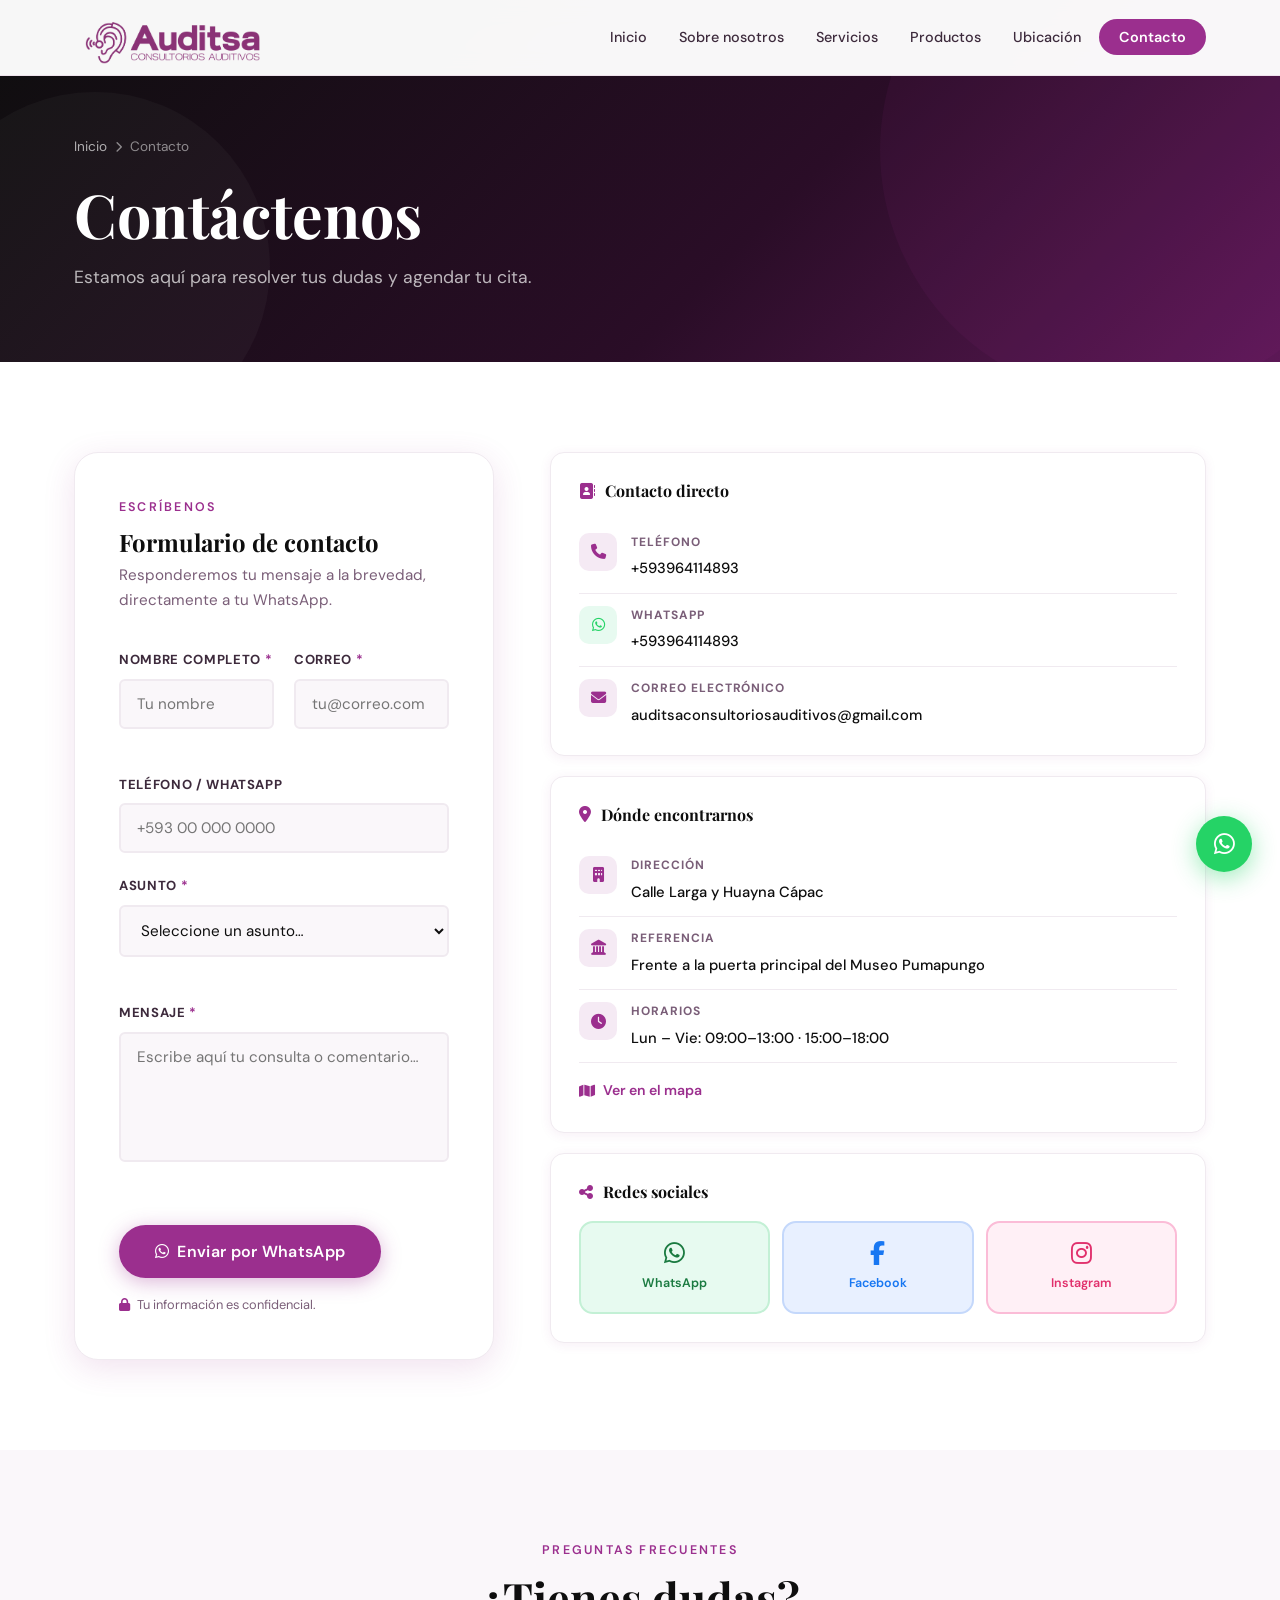
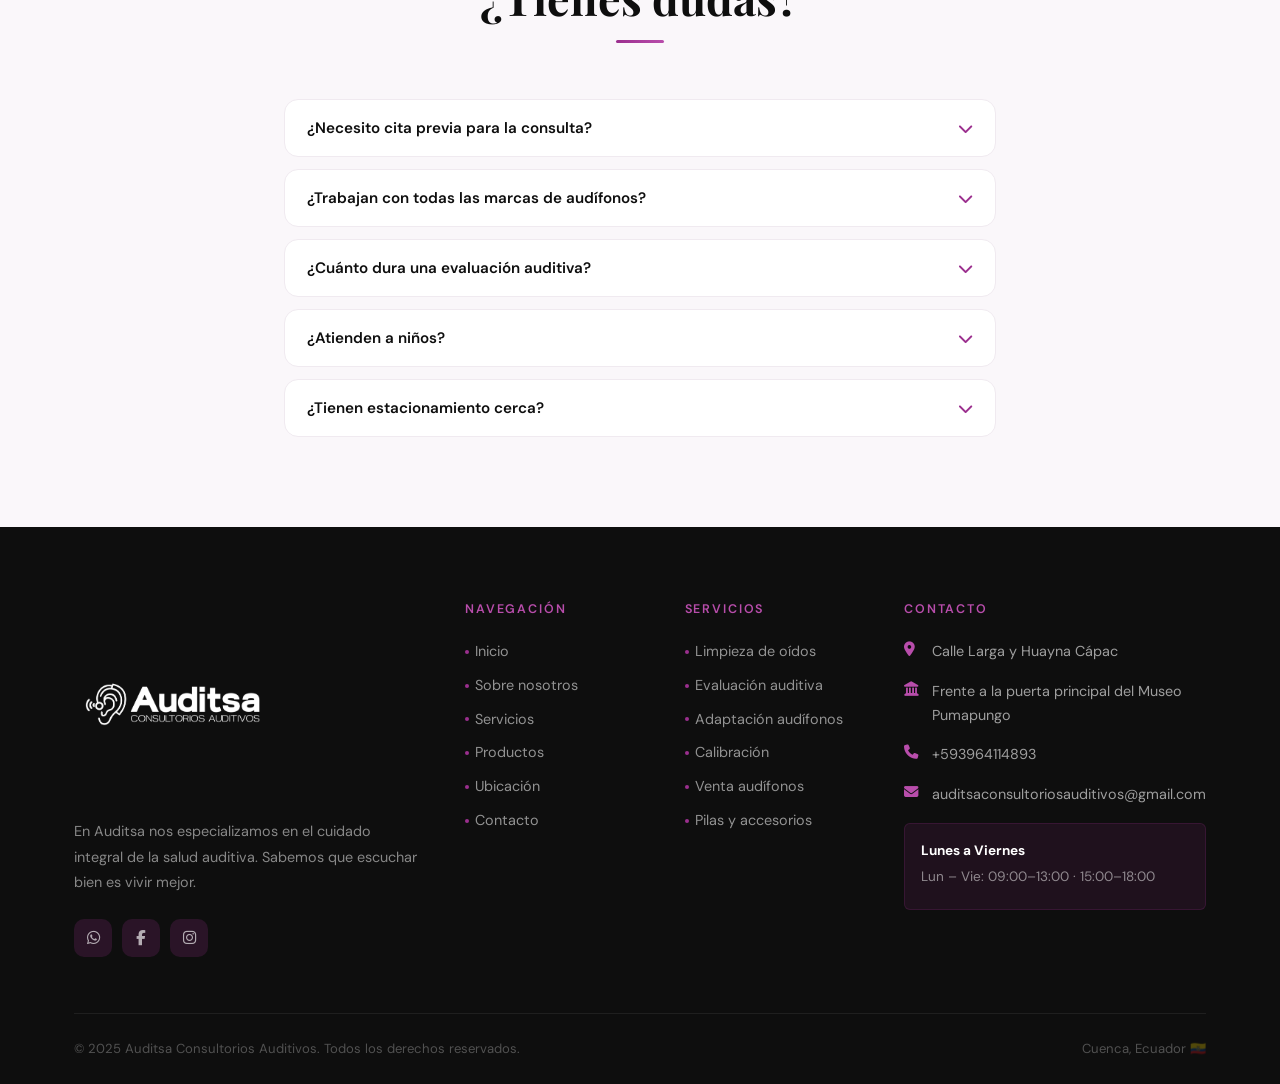
==== commit abaea7a1: "botones y whatsapp" ====
--- a/contacto.html
+++ b/contacto.html
@@ -235,6 +235,7 @@
     }
 
     input.error,
+    select.error,
     textarea.error {
       border-color: #e53e3e;
       background: #fff5f5;
@@ -301,6 +302,7 @@
       text-align: left;
       cursor: pointer;
       transition: background var(--transition);
+      border: none;
     }
 
     .faq-question:hover {
@@ -392,19 +394,25 @@
           <div class="form-header">
             <span class="section-label">Escríbenos</span>
             <h3>Formulario de contacto</h3>
-            <p>Responderemos tu mensaje a la brevedad, generalmente dentro de 24 horas hábiles.</p>
+            <p>Responderemos tu mensaje a la brevedad, directamente a tu WhatsApp.</p>
           </div>
           <form id="contactForm" novalidate>
             <div class="form-row">
-              <div class="form-group"><label for="name">Nombre completo <span>*</span></label><input type="text"
-                  id="name" name="name" placeholder="Tu nombre" autocomplete="name" /><span class="field-error"
-                  id="nameError"></span></div>
-              <div class="form-group"><label for="email">Correo electrónico <span>*</span></label><input type="email"
-                  id="email" name="email" placeholder="tu@correo.com" autocomplete="email" /><span class="field-error"
-                  id="emailError"></span></div>
-            </div>
-            <div class="form-group"><label for="phone">Teléfono / WhatsApp</label><input type="tel" id="phone"
-                name="phone" placeholder="+593 00 000 0000" autocomplete="tel" /></div>
+              <div class="form-group">
+                <label for="name">Nombre completo <span>*</span></label>
+                <input type="text" id="name" name="name" placeholder="Tu nombre" autocomplete="name" />
+                <span class="field-error" id="nameError"></span>
+              </div>
+              <div class="form-group">
+                <label for="email">Correo <span>*</span></label>
+                <input type="email" id="email" name="email" placeholder="tu@correo.com" autocomplete="email" />
+                <span class="field-error" id="emailError"></span>
+              </div>
+            </div>
+            <div class="form-group">
+              <label for="phone">Teléfono / WhatsApp</label>
+              <input type="tel" id="phone" name="phone" placeholder="+593 00 000 0000" autocomplete="tel" />
+            </div>
             <div class="form-group">
               <label for="subject">Asunto <span>*</span></label>
               <select id="subject" name="subject">
@@ -419,11 +427,13 @@
               </select>
               <span class="field-error" id="subjectError"></span>
             </div>
-            <div class="form-group"><label for="message">Mensaje <span>*</span></label><textarea id="message"
-                name="message" placeholder="Escribe aquí tu consulta o comentario…"></textarea><span class="field-error"
-                id="messageError"></span></div>
+            <div class="form-group">
+              <label for="message">Mensaje <span>*</span></label>
+              <textarea id="message" name="message" placeholder="Escribe aquí tu consulta o comentario…"></textarea>
+              <span class="field-error" id="messageError"></span>
+            </div>
             <div class="form-submit">
-              <button type="submit" class="btn btn-primary"><i class="fas fa-paper-plane"></i> Enviar mensaje</button>
+              <button type="submit" class="btn btn-primary"><i class="fab fa-whatsapp"></i> Enviar por WhatsApp</button>
               <span class="form-note"><i class="fas fa-lock"></i> Tu información es confidencial.</span>
             </div>
           </form>
@@ -553,12 +563,12 @@
           <p class="footer-desc">En Auditsa nos especializamos en el cuidado integral de la salud auditiva. Sabemos que
             escuchar bien es vivir mejor.</p>
           <div class="footer-socials">
-            <a href="#" data-href="whatsapp" data-red="whatsapp" class="footer-social-link" aria-label="WhatsApp"><i
-                class="fab fa-whatsapp"></i></a>
-            <a href="#" data-href="facebook" data-red="facebook" class="footer-social-link" aria-label="Facebook"><i
-                class="fab fa-facebook-f"></i></a>
-            <a href="#" data-href="instagram" data-red="instagram" class="footer-social-link" aria-label="Instagram"><i
-                class="fab fa-instagram"></i></a>
+            <a href="#" target="_blank" data-href="whatsapp" data-red="whatsapp" class="footer-social-link"
+              aria-label="WhatsApp"><i class="fab fa-whatsapp"></i></a>
+            <a href="#" target="_blank" data-href="facebook" data-red="facebook" class="footer-social-link"
+              aria-label="Facebook"><i class="fab fa-facebook-f"></i></a>
+            <a href="#" target="_blank" data-href="instagram" data-red="instagram" class="footer-social-link"
+              aria-label="Instagram"><i class="fab fa-instagram"></i></a>
           </div>
         </div>
         <div class="footer-col">
@@ -603,9 +613,12 @@
           reservados.</span><span>Cuenca, Ecuador 🇪🇨</span></div>
     </div>
   </footer>
-  <a href="#" class="whatsapp-float" aria-label="Contáctanos por WhatsApp"><i class="fab fa-whatsapp"></i></a>
+  <a href="#" target="_blank" class="whatsapp-float" aria-label="Contáctanos por WhatsApp"><i
+      class="fab fa-whatsapp"></i></a>
+
   <script src="script.js"></script>
   <script src="config.js"></script>
+
   <script>
     document.querySelectorAll('.faq-question').forEach(btn => {
       btn.addEventListener('click', () => {
@@ -616,6 +629,74 @@
       });
     });
   </script>
+
+  <script>
+    document.addEventListener('DOMContentLoaded', function () {
+      const form = document.getElementById('contactForm');
+
+      form.addEventListener('submit', function (e) {
+        e.preventDefault(); // Evita que la página se recargue
+
+        // Obtener los valores de los campos
+        const name = document.getElementById('name').value.trim();
+        const email = document.getElementById('email').value.trim();
+        const phone = document.getElementById('phone').value.trim();
+        const subjectSelect = document.getElementById('subject');
+        const subject = subjectSelect.options[subjectSelect.selectedIndex].text;
+        const subjectValue = subjectSelect.value;
+        const message = document.getElementById('message').value.trim();
+
+        // Limpiar errores previos
+        document.querySelectorAll('.error').forEach(el => el.classList.remove('error'));
+        document.querySelectorAll('.field-error').forEach(el => el.textContent = '');
+
+        let isValid = true;
+
+        // Validación simple
+        if (!name) {
+          document.getElementById('name').classList.add('error');
+          document.getElementById('nameError').textContent = 'El nombre es requerido';
+          isValid = false;
+        }
+        if (!email) {
+          document.getElementById('email').classList.add('error');
+          document.getElementById('emailError').textContent = 'El correo es requerido';
+          isValid = false;
+        }
+        if (!subjectValue) {
+          document.getElementById('subject').classList.add('error');
+          document.getElementById('subjectError').textContent = 'Seleccione un asunto';
+          isValid = false;
+        }
+        if (!message) {
+          document.getElementById('message').classList.add('error');
+          document.getElementById('messageError').textContent = 'Escriba un mensaje';
+          isValid = false;
+        }
+
+        // Si la validación pasa, construir el mensaje de WhatsApp
+        if (isValid) {
+          // --- AQUÍ DEBES PONER EL NÚMERO DE WHATSAPP DE LA EMPRESA ---
+          // Código de país + número, sin el '+' ni espacios. Ej: 593999999999
+          const numeroWhatsApp = '593964114893';
+
+          // Construir el texto del mensaje con formato (asteriscos para negritas en WhatsApp)
+          const textoMensaje = `*¡Hola Auditsa!:*\n\n` +
+            `*Nombre:* ${name}\n` +
+            `*Correo:* ${email}\n` +
+            `*Teléfono:* ${phone || 'No proporcionado'}\n` +
+            `*Asunto:* ${subject}\n\n` +
+            `*Mensaje:*\n${message}`;
+
+          // Codificar el texto para que funcione en la URL
+          const urlWhatsApp = `https://wa.me/${numeroWhatsApp}?text=${encodeURIComponent(textoMensaje)}`;
+
+          // Abrir WhatsApp en una nueva pestaña
+          window.open(urlWhatsApp, '_blank');
+        }
+      });
+    });
+  </script>
 </body>
 
 </html>
